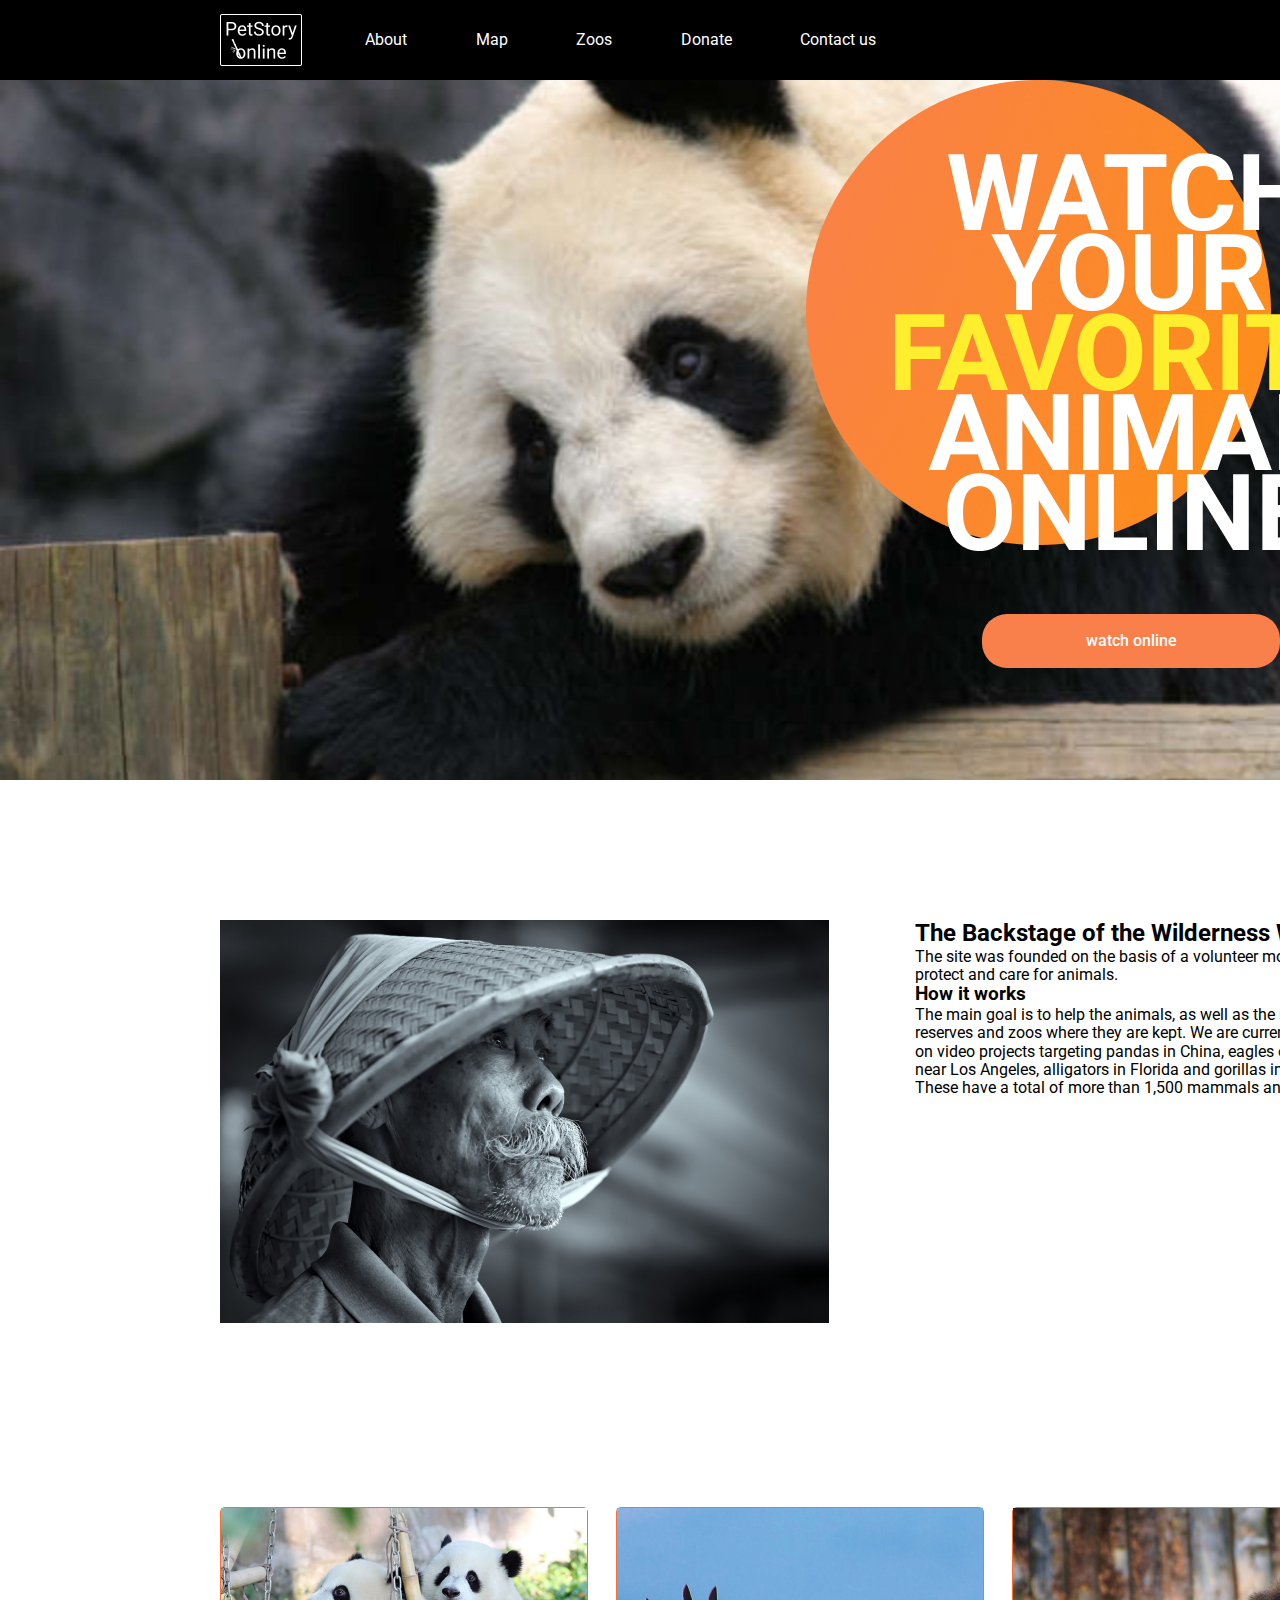
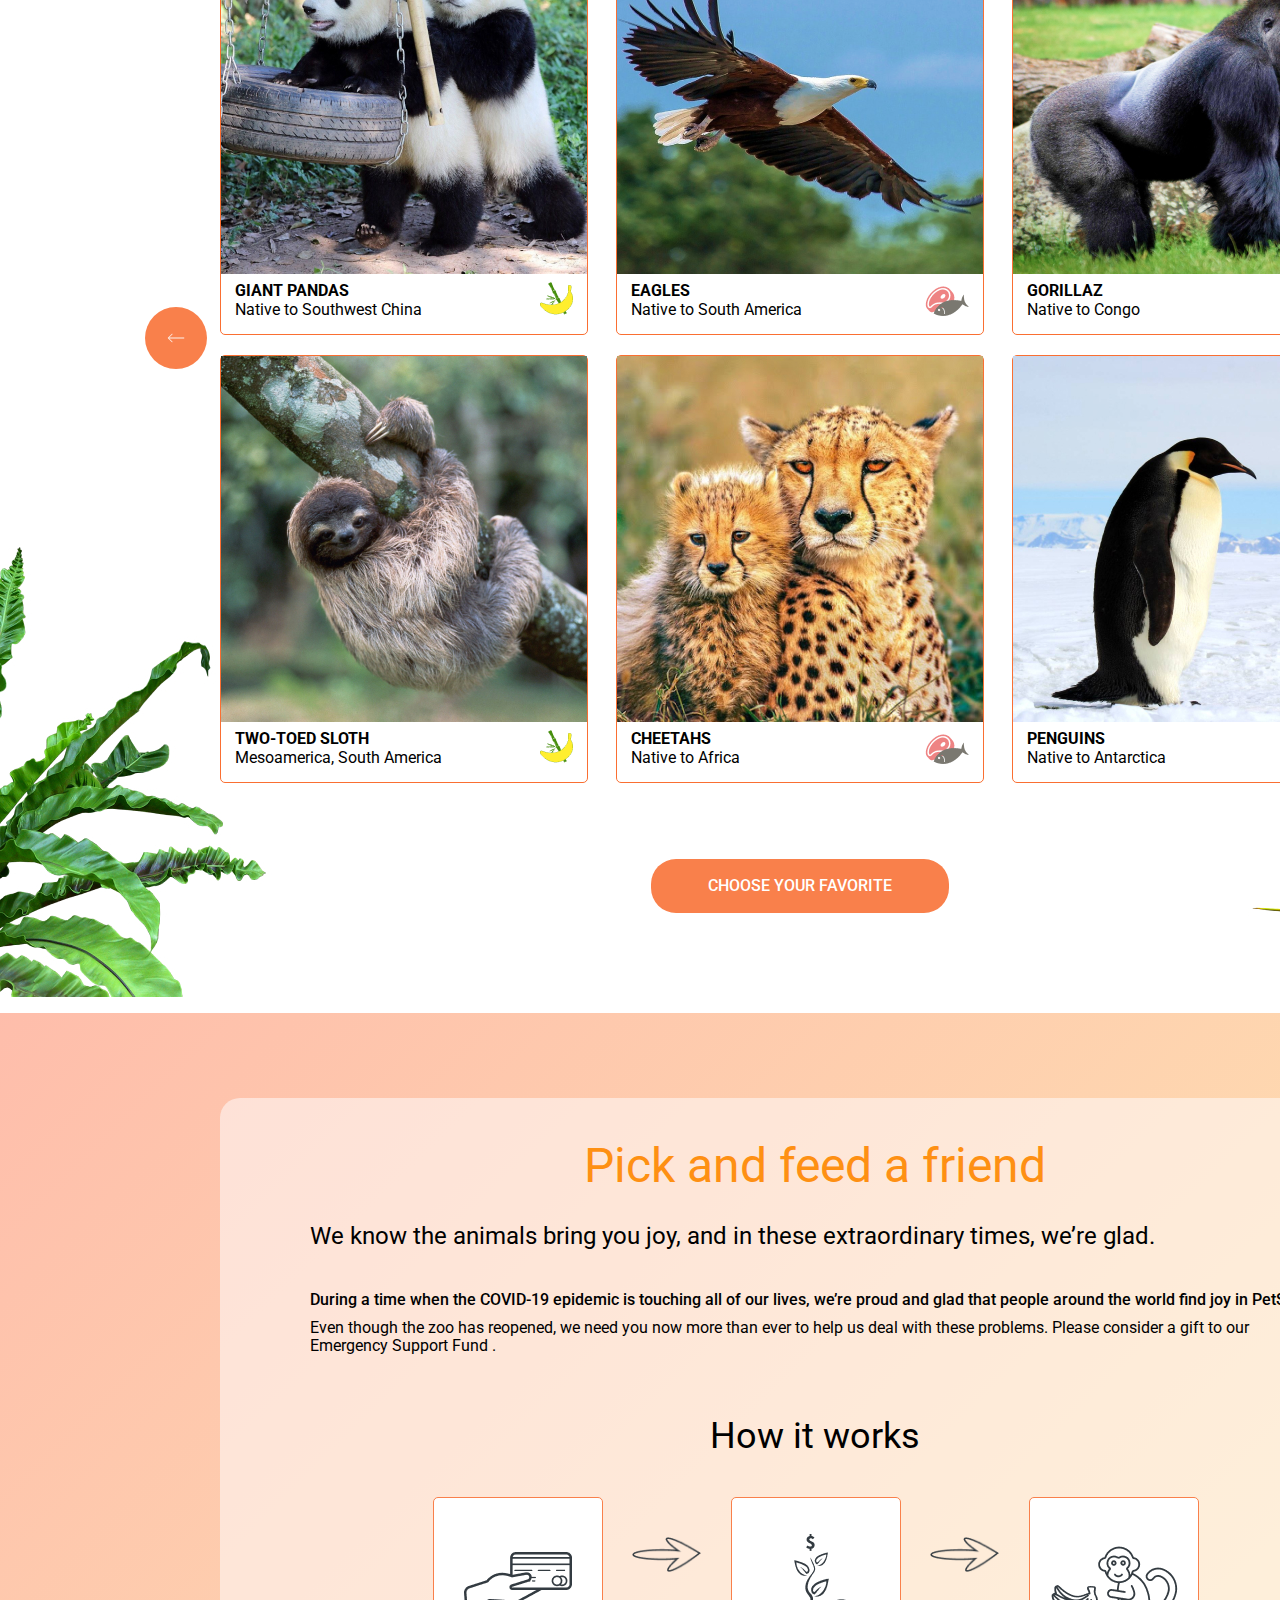
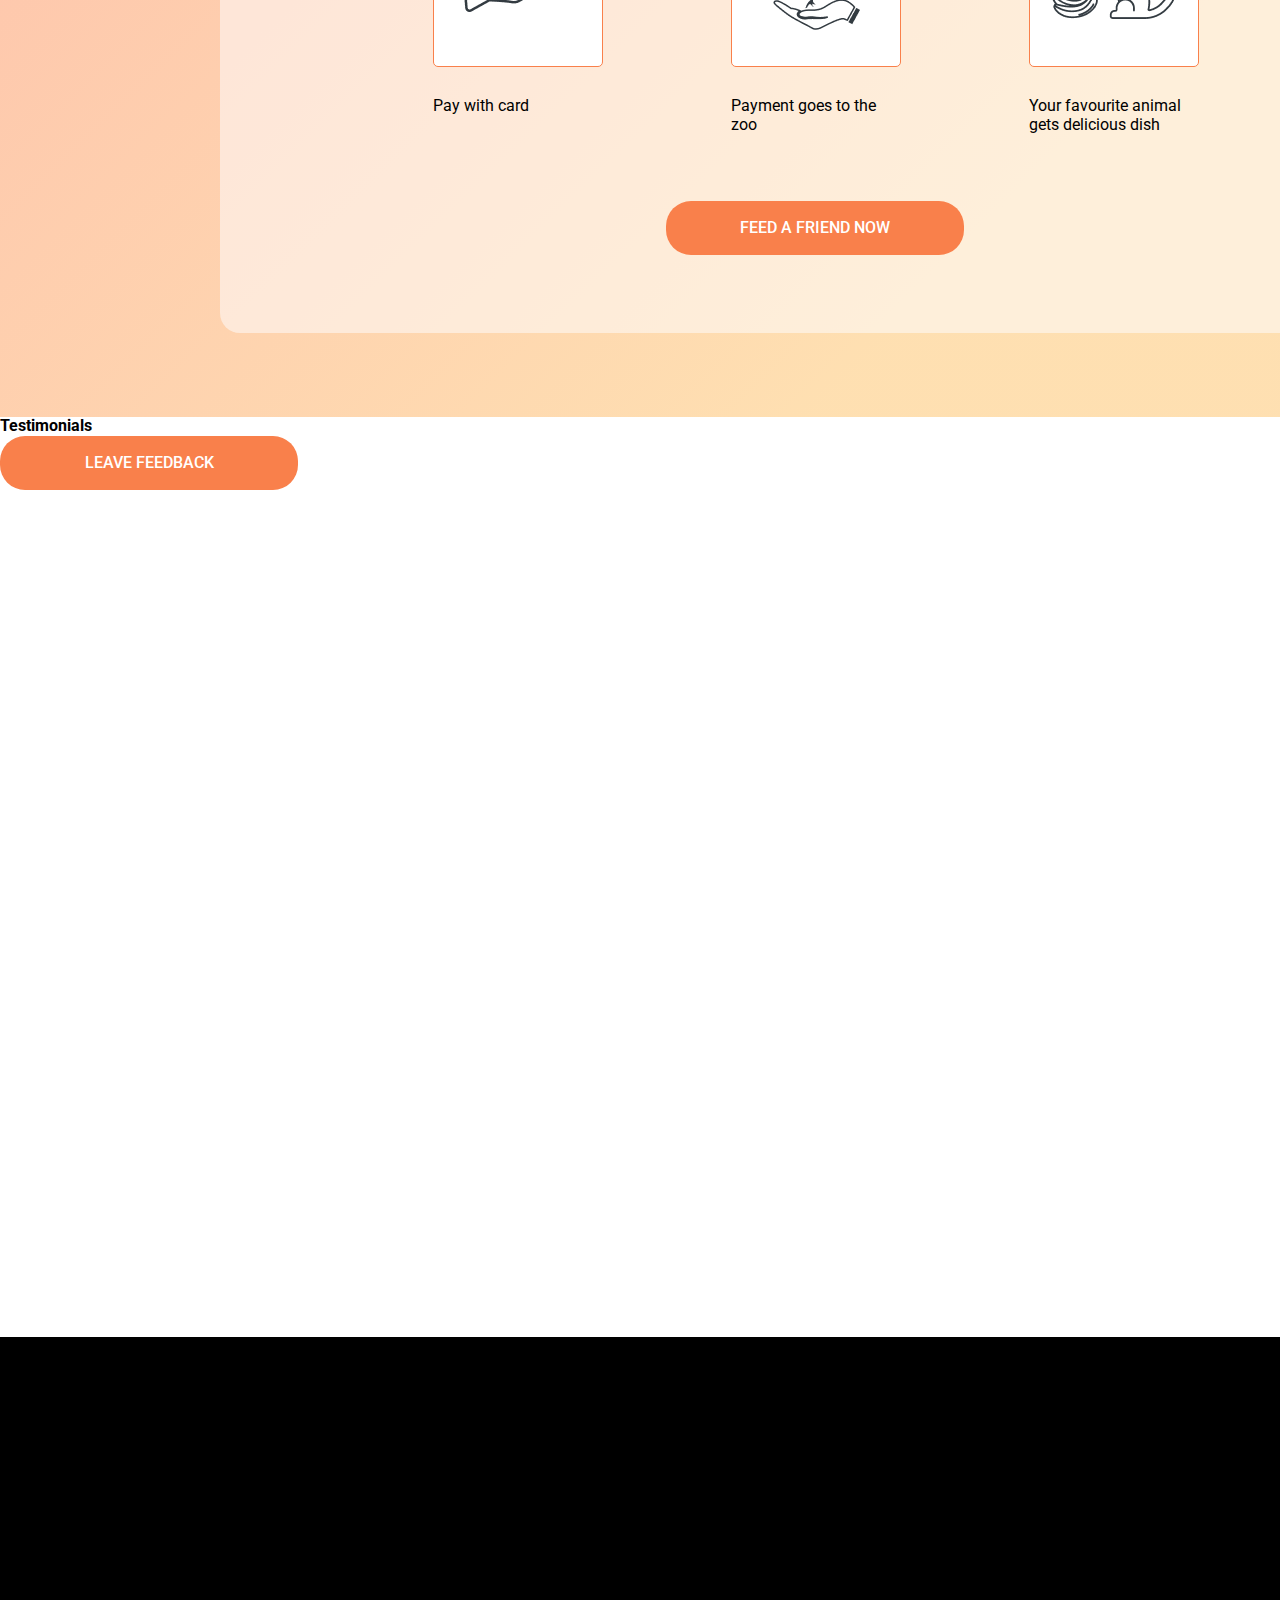
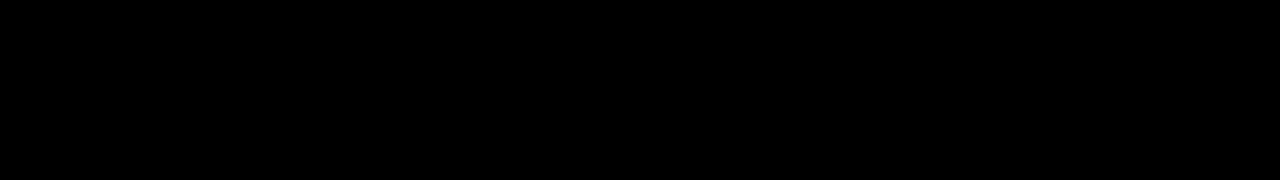
==== pages/main/index.html @ 43ef5660 "feat: testimonials and footer" ====
<!DOCTYPE html>
<html lang="en">
<head>
    <meta charset="UTF-8">
    <meta http-equiv="X-UA-Compatible" content="IE=edge">
    <meta name="viewport" content="width=device-width, initial-scale=1.0">
    <link rel="stylesheet" href="style.css">
    <link rel="stylesheet" href="../../assets/styles/normalize.css">
    <title>Document</title>
</head>
<body>
    <header>
        <img class="logo" src="../../assets/images/logo_footer.png" alt="pet story logo">
        <nav>
            <ul class="header-nav-list">
                <li>About</li>
                <li>Map</li>
                <li>Zoos</li>
                <li>Donate</li>
                <li>Contact us</li>
            </ul>
        </nav>
        <div class="copyright">Designed by ©</div>
    </header>

    <div class="panda-panel">
        <div class="orange-circle-image">
            <img src="../../assets/images/panda-panel-orange-circle-with-words.png" alt="text: watch your favorite animal online">
        </div>
        <button class="standard-button watch-online-button">watch online</button>
    </div>

    <div class="choose-your-favorite-panel">
        <div class="picture-and-text">
            <div>
                <img src="../../assets/images/bamboo-cap.jpg" alt="a man in bamboo cap">
            </div>
            <div class="text-aside-bamboo-cap-man">
                <h2>The Backstage of the Wilderness World.</h2>
                <p>The site was founded on the basis of a volunteer movement to protect and care for animals.</p>
                <h3>How it works </h3>
                <p>The main goal is to help the animals, as well as the nature reserves and zoos where they are kept. We are currently working on video projects targeting pandas in China, eagles on an island near Los Angeles, alligators in Florida and gorillas in the Congo. These have a total of more than 1,500 mammals and reptiles.</p>
            </div>
        </div>
        <div class="animal-cards">
            <div class="animal-card">
                <img src="../../assets/images/two-pandas.jpg" alt="two pandas">
                <div class="under-the-image">
                    <div class="animal-card-description">
                        <h4 class="animal-name">GIANT PANDAS</h4>
                        <p class="animal-about">Native to Southwest China</p>
                    </div>
                    <div class="food-icon">
                        <img src="../../assets/icons/banana-bamboo_icon.png" alt="banana and bamboo food">
                    </div>
                </div>
            </div>

            <div class="animal-card">
                <img src="../../assets/images/eagle-card.png" alt="eagle">
                <div class="under-the-image">
                    <div class="animal-card-description">
                        <h4 class="animal-name">EAGLES</h4>
                        <p class="animal-about">Native to South America</p>
                    </div>
                    <div class="food-icon">
                        <img src="../../assets/icons/meet-fish_icon.png" alt="meet and fish food">
                    </div>
                </div>
            </div>

            <div class="animal-card">
                <img src="../../assets/images/gorilla-card.jpg" alt="gorilla">
                <div class="under-the-image">
                    <div class="animal-card-description">
                        <h4 class="animal-name">GORILLAZ</h4>
                        <p class="animal-about">Native to Congo</p> 
                    </div>
                    <div class="food-icon">
                        <img src="../../assets/icons/banana-bamboo_icon.png" alt="banana and bamboo food">
                    </div>
                </div>
            </div>

            <div class="animal-card">
                <img src="../../assets/images/sloth-card.jpg" alt="sloth">
                <div class="under-the-image">
                    <div class="animal-card-description">
                        <h4 class="animal-name">TWO-TOED SLOTH</h4>
                        <p class="animal-about">Mesoamerica, South America</p>
                    </div>
                    <div class="food-icon">
                        <img src="../../assets/icons/banana-bamboo_icon.png" alt="banana and bamboo food">
                    </div>
                </div>
            </div>


            <div class="animal-card">
                <img src="../../assets/images/cheetahs-card.jpg" alt="cheetah">
                <div class="under-the-image">
                    <div class="animal-card-description">
                        <h4 class="animal-name">CHEETAHS</h4>
                        <p class="animal-about">Native to Africa</p>
                    </div>
                    <div class="food-icon">
                        <img src="../../assets/icons/meet-fish_icon.png" alt="meet and fish food">
                    </div>
                </div>
            </div>

            <div class="animal-card">
                <img src="../../assets/images/penguins-card.jpg" alt="penguin">
                <div class="under-the-image">
                    <div class="animal-card-description">
                        <h4 class="animal-name">PENGUINS</h4>
                        <p class="animal-about">Native to Antarctica</p>
                    </div>
                    <div class="food-icon">
                        <img src="../../assets/icons/meet-fish_icon.png" alt="meet and fish food">
                    </div>
                </div>
            </div>

            <button class="round-button arrow-left">
                <img src="../../assets/images/arrow-left.svg">
            </button>
            <button class="round-button arrow-right">
                <img src="../../assets/images/arrow-right.svg">
            </button>
        </div>
        <button class="standard-button">CHOOSE YOUR FAVORITE</button>
    </div>

    <div class="pick-and-feed-panel">
        <div class="pick-and-feed-central-container">
            <div class="block-3-title">Pick and feed a friend</div>
            <div class="block-3-description">
                <p class="block-3-subtitle">We know the animals bring you joy, and in these extraordinary times, we’re glad.</p>
                <p class="small-text-bold">During a time when the COVID-19 epidemic is touching all of our lives, we’re proud and glad that people around the world find joy in PetStory.</p>
                <p class="small-text">Even though the zoo has reopened, we need you now more than ever to help us deal with these problems. Please consider a gift to our Emergency Support Fund . </p>
            </div>
            <div class="block-3-how-it-works-title">How it works</div>

            <div class="how-it-works-sequence">
                <div class="sequence-card">
                    <div class="sequence-card-image">
                        <img src="../../assets/images/pay.png" alt="hand with credit card">
                    </div>
                    <p>Pay with card</p>
                </div>
                <img class="sequence-arrow" src="../../assets/images/sequence-arrow.png">
                <div class="sequence-card">
                    <div class="sequence-card-image">
                        <img src="../../assets/images/zoo.png" alt="hand with a plant">
                    </div>
                    <p>Payment goes to the zoo</p>
                </div>
                <img class="sequence-arrow" src="../../assets/images/sequence-arrow.png">
                <div class="sequence-card">
                    <div class="sequence-card-image">
                        <img src="../../assets/images/monkey.png" alt="image of monkey with banana">
                    </div>
                    <p>Your favourite animal gets delicious dish</p>
                </div>
            </div>
            <button class="standard-button">FEED A FRIEND NOW</button>
        </div>
    </div>

    <div class="testimonials-panel">
        <h4 class="testimonials-title">Testimonials</h4>
        <div class="testimonial-cards"></div>
        <button class="standard-button">LEAVE FEEDBACK</button>
    </div>

    <footer>

    </footer>
    <script src="script.js"></script>
</body>
</html>
---- pages/main/style.css ----
@import url('https://fonts.googleapis.com/css2?family=Roboto:wght@100;300;400;500&display=swap');

body {
    width: 1600px;
    font-family: Roboto;
}


h1,h2,h3,h4,p {
    margin: 0;
}

ul {
    display: block;
    list-style-type: none;
    margin-block-start: 0;
    margin-block-end: 0;
    margin-inline-start: 0px;
    margin-inline-end: 0px;
    padding-inline-start: 0;
}


header {
    background-color: black;
    padding: 0 220px;
    display: flex;
    justify-content: space-between;
    align-items: center;
    color: white;
    height: 80px;

}

.logo {
    width: 82px;
    height: 52px;
}

nav {
    margin-left: 63px;
    color: white;
    width: 100%;
}

.header-nav-list {
    display: flex;
    justify-content: space-between;
}

.copyright {
    margin-left: 438px;
}

.panda-panel {
    height: 700px;
    background-image: url(../../assets/images/giant-panda.jpg);
    padding-right: 220px;
    display: flex;
    flex-direction: column;
    align-items: flex-end;
}

.orange-circle-image {
    width: 574px;
    height: 474px;
    margin-bottom: 60px;
}

.standard-button {
    cursor: pointer;
    background-color: #F9804B;
    border: none;
    border-radius: 25px;
    color: white;
    font-size: 16px;
    font-weight: 500;
    width: 298px;
    height: 54px;
}

.standard-button:hover {
    background-color: #E47209;
}

.standard-button:active {
    background-color: #4B9200;
}


.watch-online-button {
    margin-right: 100px;
}


/* second block - choose your favorite*/



.choose-your-favorite-panel {
    display: flex;
    flex-direction: column;
    align-items: center;
    box-sizing: border-box;
    background-image: url(../../assets/images/flowers-background.jpg);
    padding: 140px 220px 100px 220px;
    /* height: 1817px; */
}

.picture-and-text {
    width: 100%;
    display: flex;
    margin-bottom: 180px;
    justify-content: space-between;
}

.text-aside-bamboo-cap-man {
    display: flex;
    flex-direction: column;
    width: 465px;
}

.animal-cards {
    position: relative;
    width: 1160px;
    height: 872px;
    display: flex;
    flex-wrap: wrap;
    justify-content: space-between;
    margin-bottom: 80px;
}

.animal-card {
    width: 366px;
    height: 426px;
    display: flex;
    flex-direction: column;
    border: 1px solid #FA6F32;
    border-radius: 5px;
    margin-bottom: 20px;
}

.under-the-image {
    padding: 8px 14px;
    display: flex;
    justify-content: space-between;
}

.round-button {
    border-radius: 50%;
    border: none;
    width: 62px;
    height: 62px;
    background-color: #F9804B;
    position: absolute;
    cursor: pointer;
}

.round-button:active {
    background-color: #4B9200;
}

.arrow-left {
    top: 400px;
    left: -75px;
}

.arrow-right {
    top: 400px;
    right: -75px;
}


/* third block - pick-and-feed-panel */


.pick-and-feed-panel {
    display: flex;
    justify-content: center;
    align-items: center;
    height: 1004px;
    background: linear-gradient(315.75deg, rgba(254, 210, 144, 0.7) 30.06%, #FEBDAB 100.95%, rgba(254, 210, 144, 0.7) 106.36%);
}

.pick-and-feed-central-container {
    width: 1160px;
    height: 835px;
    background: rgba(253, 253, 255, 0.52);
    border-radius: 20px;
    padding: 40px 60px 60px 90px;
    box-sizing: border-box;
    display: flex;
    flex-direction: column;
    align-items: center;
}

.block-3-title {
    font-size: 48px;
    color: #FE9013;
    width: fit-content;
    margin: 0 auto;
    margin-bottom: 30px;
}

.block-3-subtitle{
    font-size: 24px;
    margin-bottom: 40px;
}

.small-text-bold {
    font-weight: 500;
    font-size: 16px;
    margin-bottom: 10px;
}

.small-text {
    font-size: 16px;
}

.block-3-how-it-works-title {
    font-size: 36px;
    width: fit-content;
    margin: 60px auto 40px auto;
}

.how-it-works-sequence {
    display: flex;
    justify-content: space-between;
    width: 764px;
    margin-bottom: 60px;
}

.sequence-card {
    width: 168px;
    height: 244px;
}

.sequence-card-image {
    background-color: white;
    width: 168px;
    height: 168px;
    display: flex;
    justify-content: center;
    align-items: center;
    margin-bottom: 30px;
    border: 1px solid #F9804B;
    border-radius: 5px;
}

.sequence-arrow {
    width: 69px;
    height: 35px;
    margin-top: 40px;
}

.testimonials-panel{
    width: 100%;
    height: 920px;
}

footer {
    height: 443px;
    background-color: black;
}
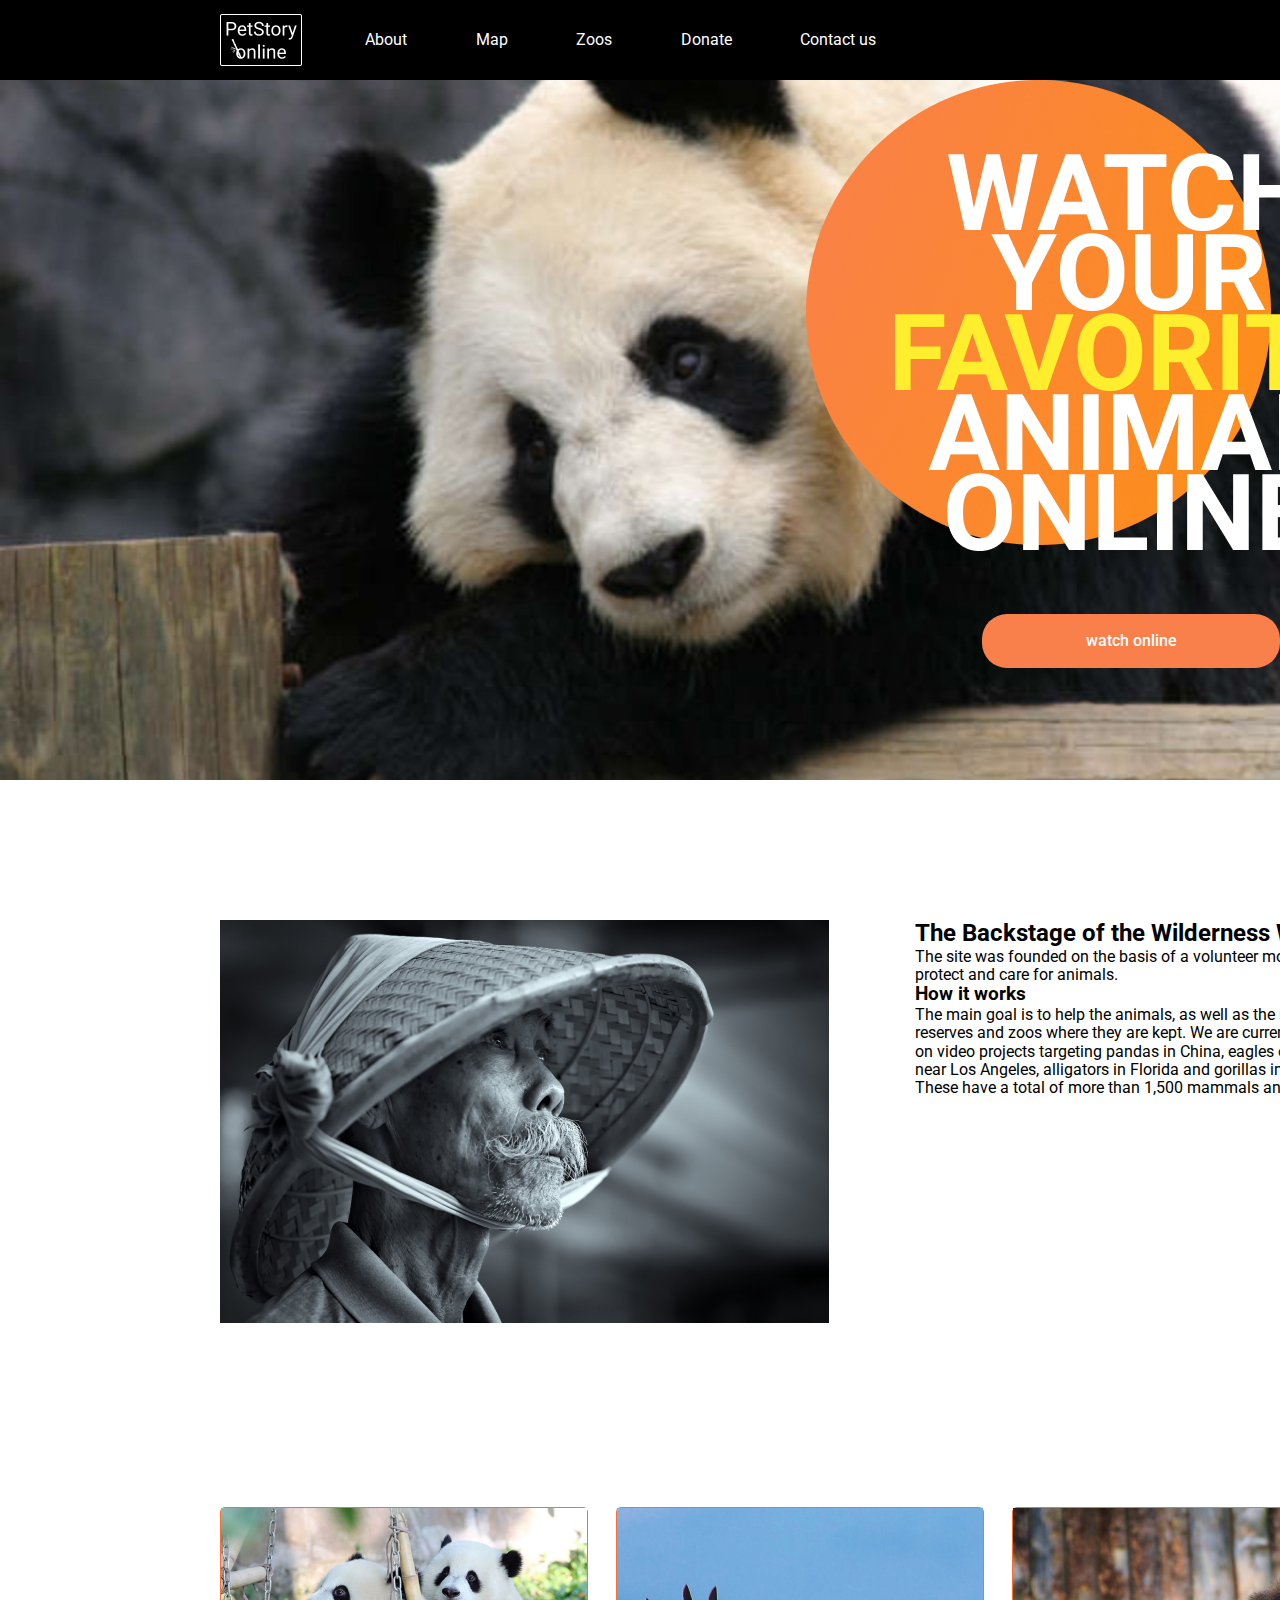
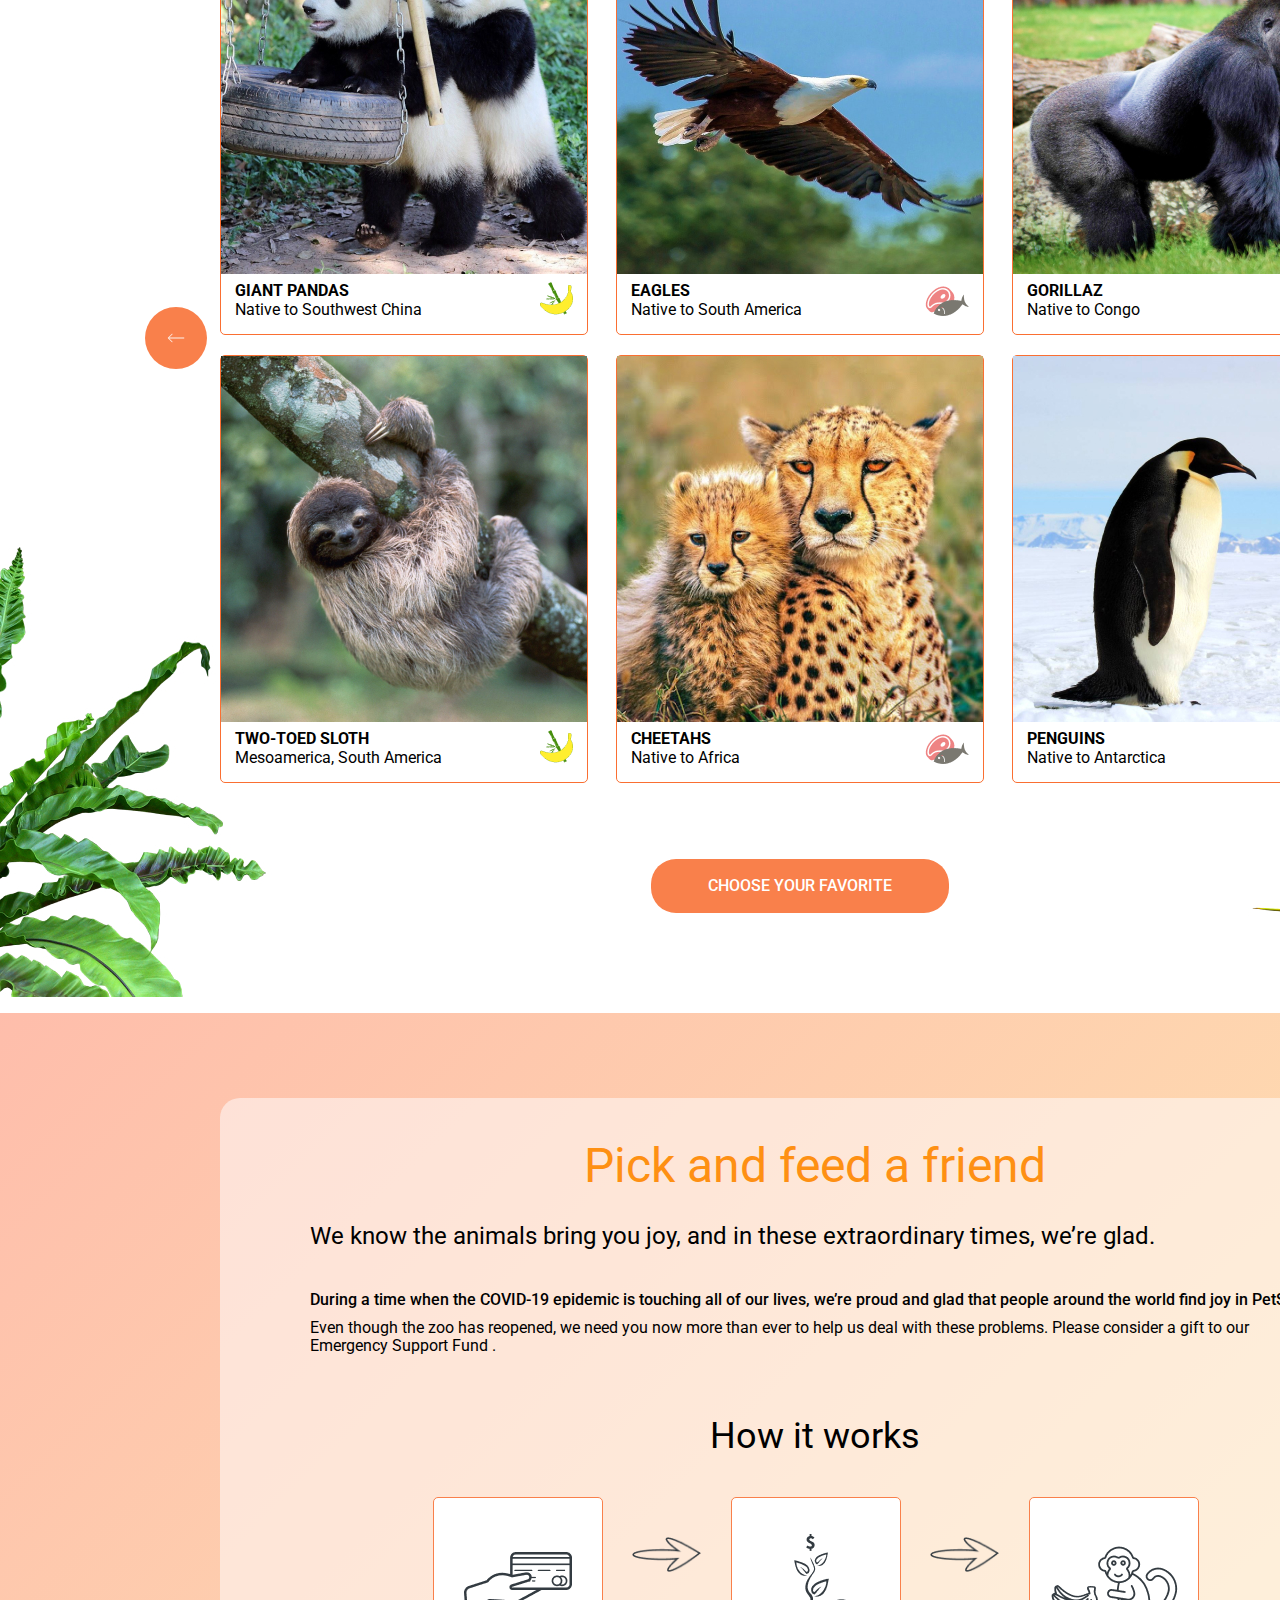
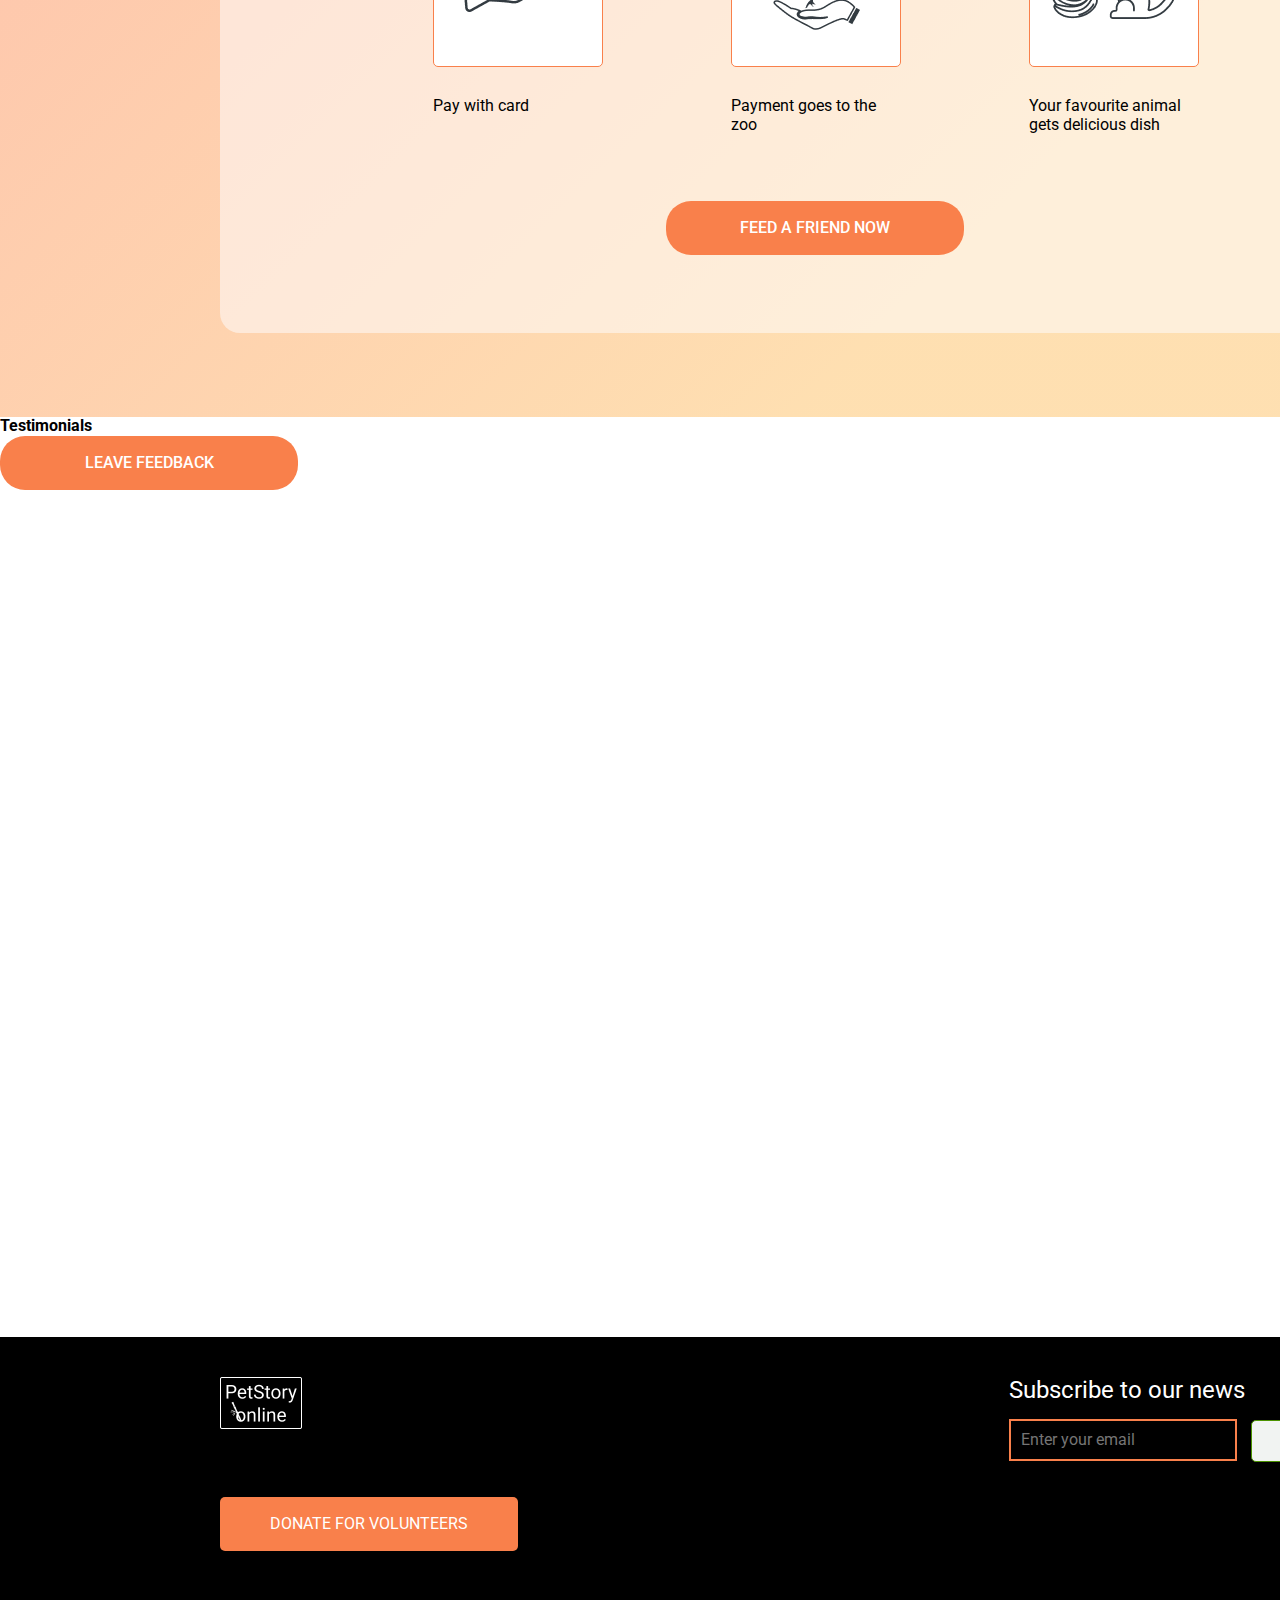
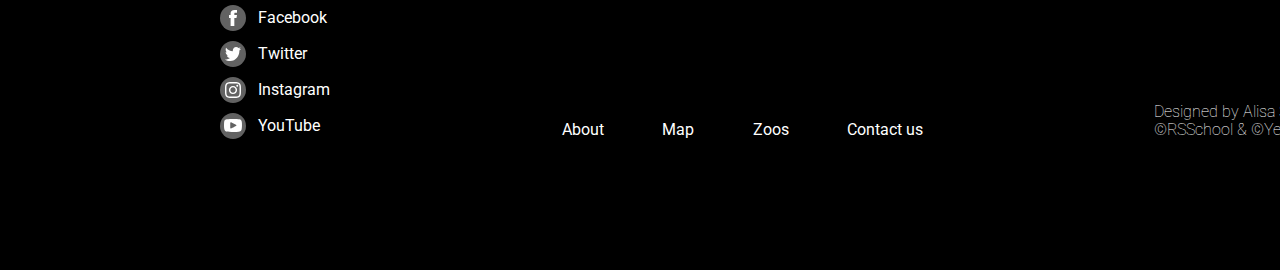
==== commit 516f6858: "feat: add footer" ====
--- a/pages/main/index.html
+++ b/pages/main/index.html
@@ -11,7 +11,7 @@
 <body>
     <header>
         <img class="logo" src="../../assets/images/logo_footer.png" alt="pet story logo">
-        <nav>
+        <nav class="nav-header">
             <ul class="header-nav-list">
                 <li>About</li>
                 <li>Map</li>
@@ -175,7 +175,54 @@
     </div>
 
     <footer>
-
+        <div class="footer-upper-part">
+            <div class="logo-and-button">
+                <img class="logo-footer" src="../../assets/images/logo_footer.png" alt="pet story logo">
+                <button class="rectangular-button">DONATE FOR VOLUNTEERS</button>
+            </div>
+            <div class="subscribe-block">
+                <div class="subscribe-subtitle">Subscribe to our news</div>
+                <div>
+                    <input class="subscribe-input" type="text" placeholder="Enter your email">
+                    <button class="subscribe-button">Submit</button>
+                </div>
+            </div>
+        </div>
+
+        <div class="footer-lower-part">
+            <div class="socials">
+                <div class="socials-icon-name-container">
+                    <img class="social-icon" src="../../assets/icons/fb-icon.svg" alt="facebook icon">
+                    <div>Facebook</div>
+                </div>
+                <div class="socials-icon-name-container">
+                    <img class="social-icon" src="../../assets/icons/twitter-icon.svg" alt="twitter icon">
+                    <div>Twitter</div>
+                </div>
+                <div class="socials-icon-name-container">
+                    <img class="social-icon" src="../../assets/icons/instagram-icon.svg" alt="instagram icon">
+                    <p>Instagram</p>
+                </div>
+                <div class="socials-icon-name-container">
+                    <img class="social-icon" src="../../assets/icons/youtube-icon.svg" alt="youtube icon">
+                    <p>YouTube</p>
+                </div>
+            </div>
+            <div class="footer-navigation">
+                <nav class="nav-footer">
+                    <ul class="header-nav-list">
+                        <li>About</li>
+                        <li>Map</li>
+                        <li>Zoos</li>
+                        <li>Contact us</li>
+                    </ul>
+                </nav>
+            </div>
+            <div class="designed-by">
+                <p>Designed by Alisa Samborskaya</p>
+                <p>©RSSchool & ©Yem Digital 2021</p>
+            </div>
+        </div>
     </footer>
     <script src="script.js"></script>
 </body>
--- a/pages/main/style.css
+++ b/pages/main/style.css
@@ -37,7 +37,7 @@
     height: 52px;
 }
 
-nav {
+.nav-header {
     margin-left: 63px;
     color: white;
     width: 100%;
@@ -258,7 +258,109 @@
     height: 920px;
 }
 
+.rectangular-button {
+    width: 298px;
+    height: 54px;
+    border-radius: 5px;
+    border: none;
+    background-color: #F9804B;
+    color: white;
+    font-size: 16px;
+}
+.rectangular-button:hover {
+    background-color: #E47209;
+}
+.rectangular-button:active {
+    background-color: #4B9200;
+}
+
+
+
 footer {
     height: 443px;
+    padding: 40px 220px 50px 220px;
     background-color: black;
+}
+
+.footer-upper-part {
+    display: flex;
+    justify-content: space-between;
+    margin-bottom: 44px;
+}
+
+.logo-and-button {
+    display: flex;
+    flex-direction: column;
+}
+
+.subscribe-subtitle {
+    color: white;
+    font-size: 24px;
+    margin-bottom: 14px;
+}
+
+.subscribe-input {
+    width: 228px;
+    height: 42px;
+    background-color: black;
+    border: 2px solid #F9804B;
+    margin-right: 10px;
+    font-size: 16px;
+    padding: 10px;
+    box-sizing: border-box;
+}
+
+.subscribe-button {
+    width: 129px;
+    height: 42px;
+    color: #4B9200;
+    font-size: 16px;
+    border-radius: 5px;
+    border: 1px solid #4B9200;
+    background-color: #F1F3F2;
+}
+
+.footer-lower-part {
+    display: flex;
+    justify-content: space-between;
+    align-items: flex-end;
+}
+
+.socials {
+    display: flex;
+    flex-direction: column;
+}
+.social-icon {
+    width: 26px;
+    height: 26px;
+}
+
+.socials-icon-name-container {
+    display: flex;
+    width: 111px;
+    color: white;
+    font-size: 16px;
+    margin-top: 10px;
+    align-items: center;
+}
+
+.social-icon {
+    margin-right: 12px;
+}
+
+.nav-footer {
+    width: 362px;
+    color:white;
+}
+
+.designed-by {
+    color: white;
+    font-weight: 100;
+    font-size: 16px;
+}
+
+.logo-footer {
+    width: 82px;
+    height: 52px;
+    margin-bottom: 68px;
 }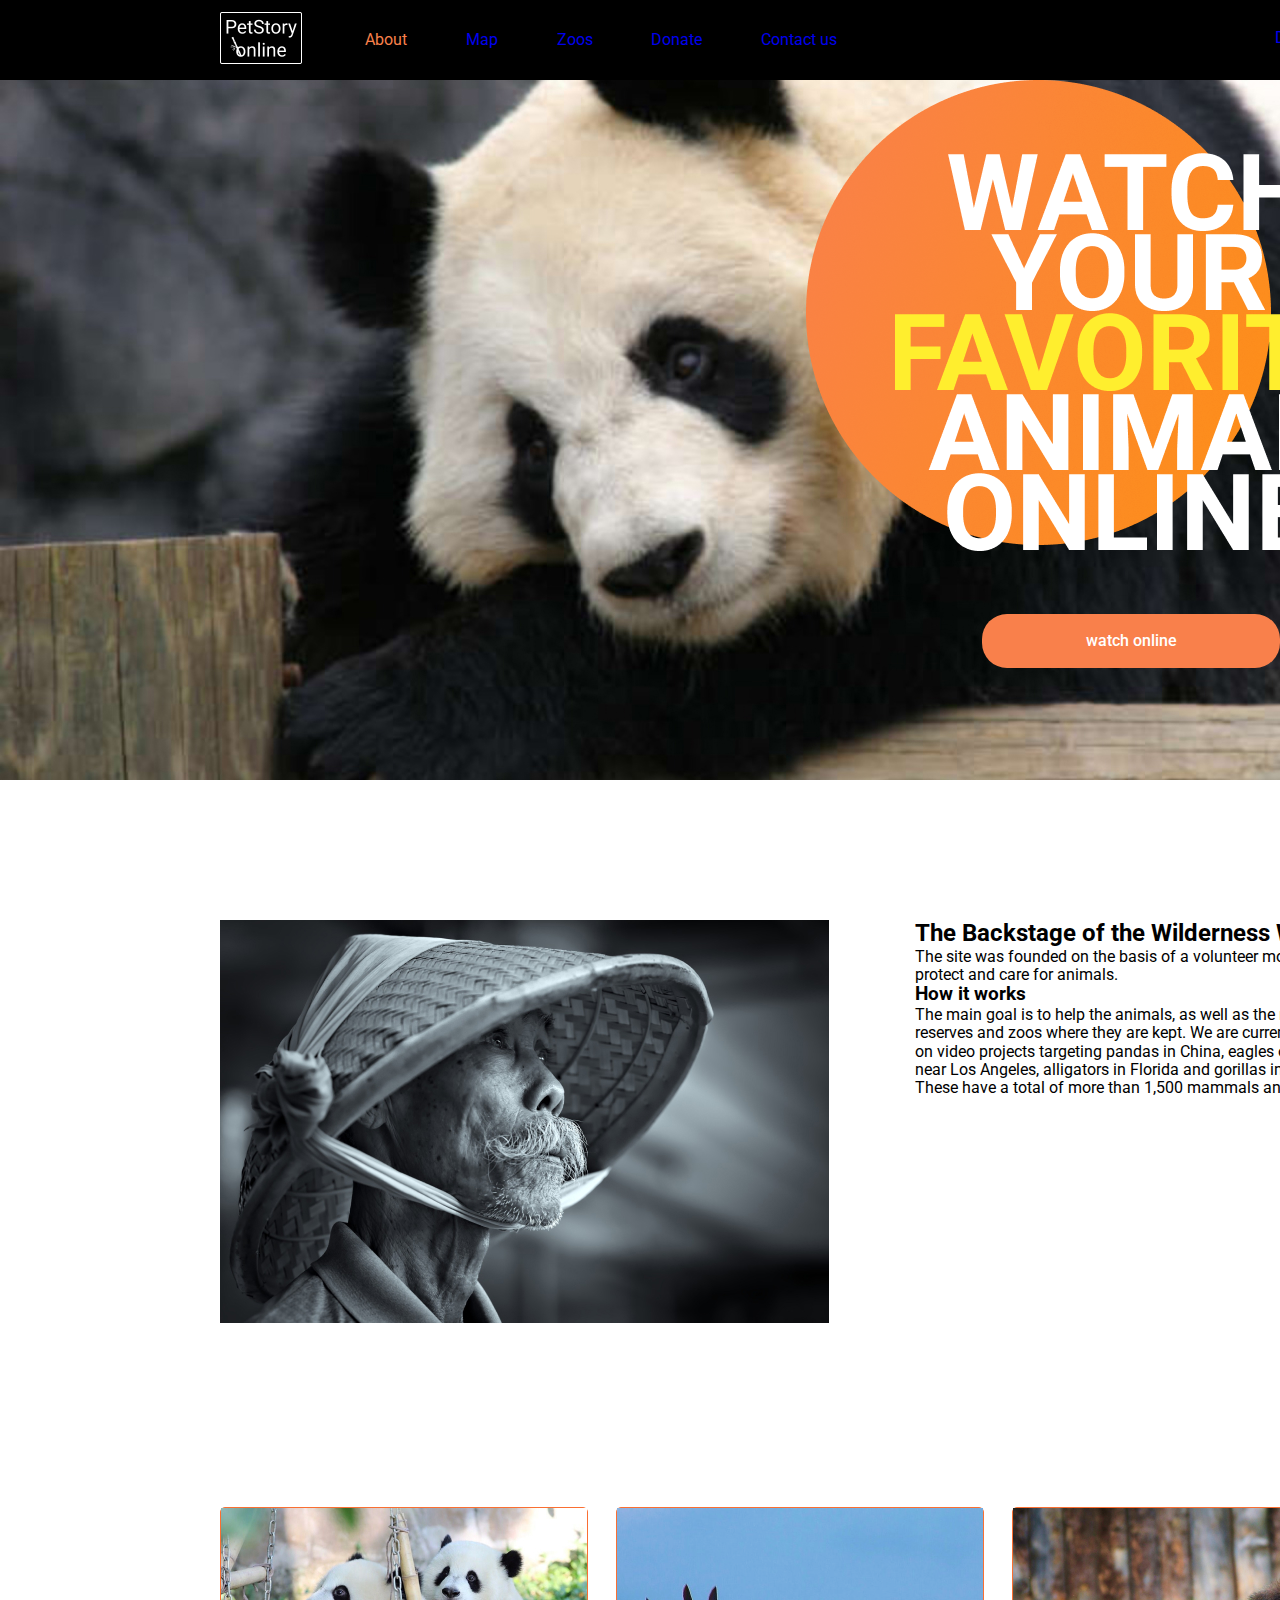
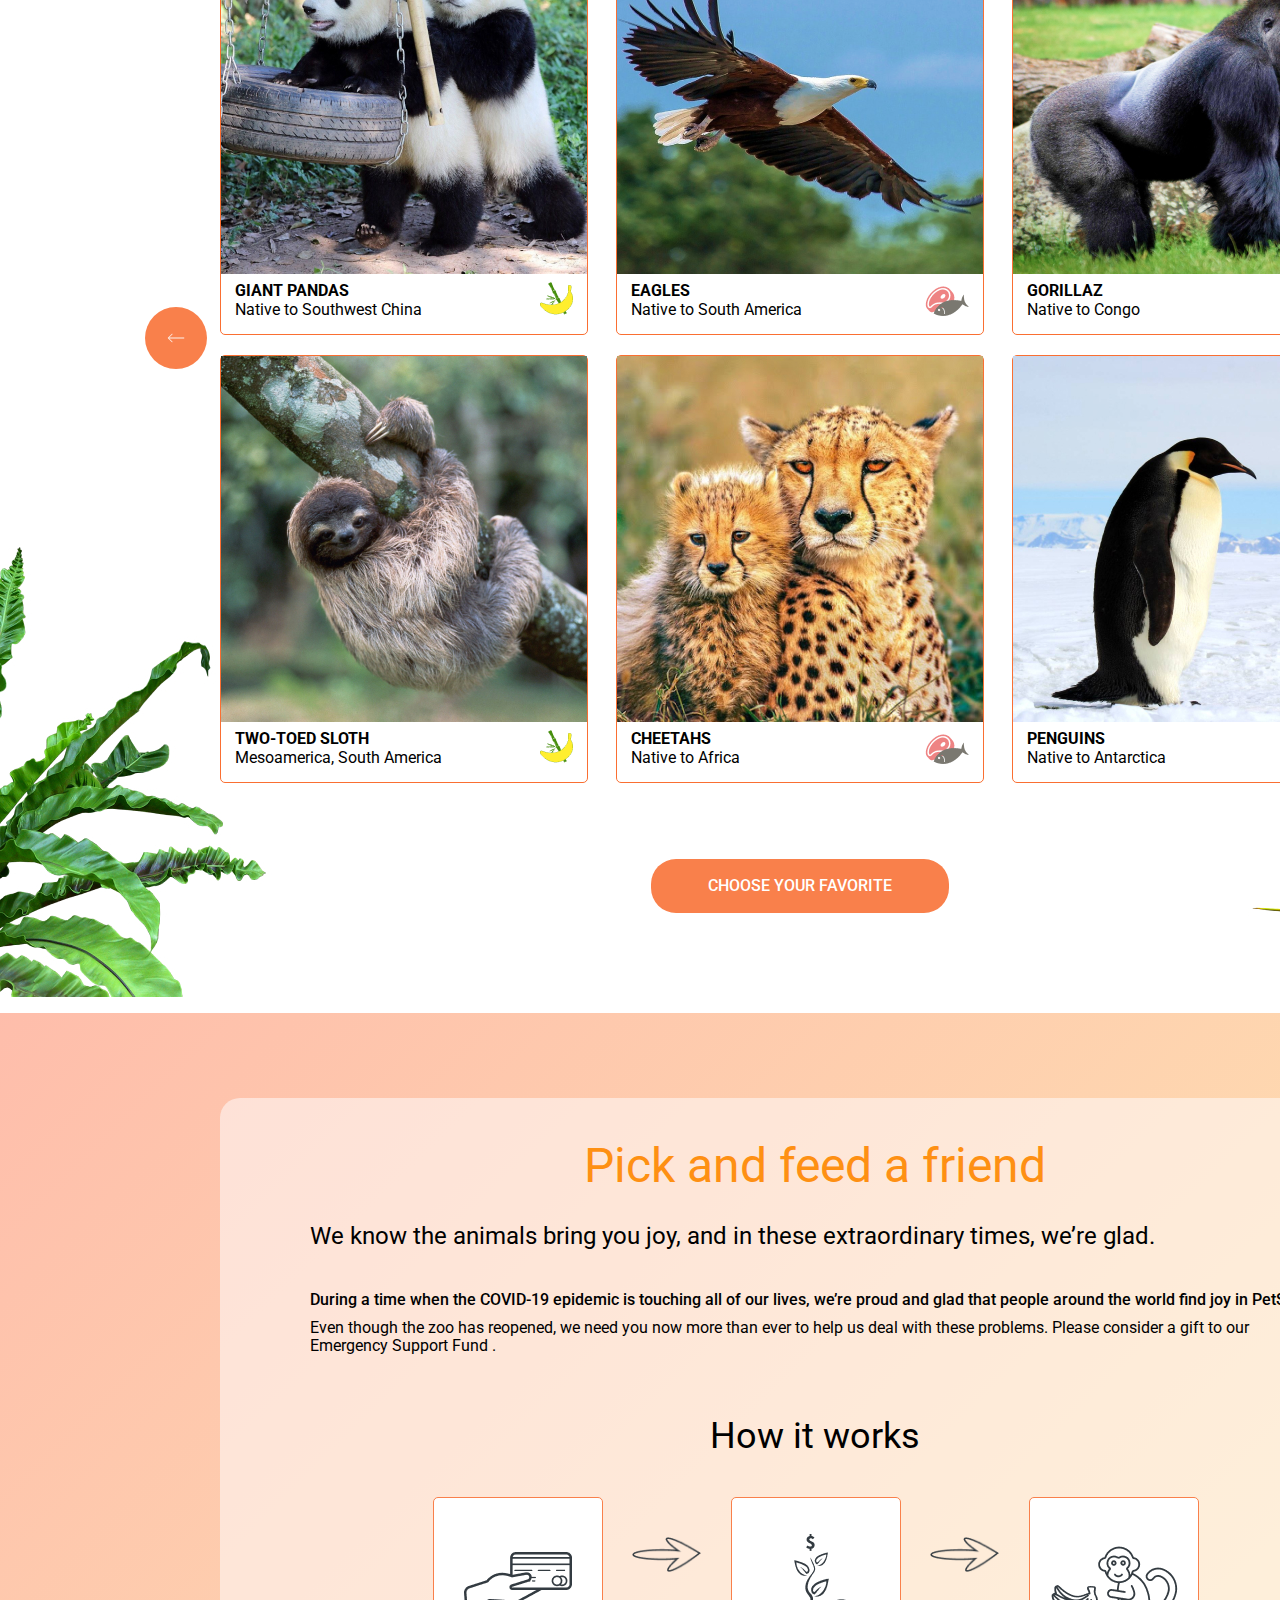
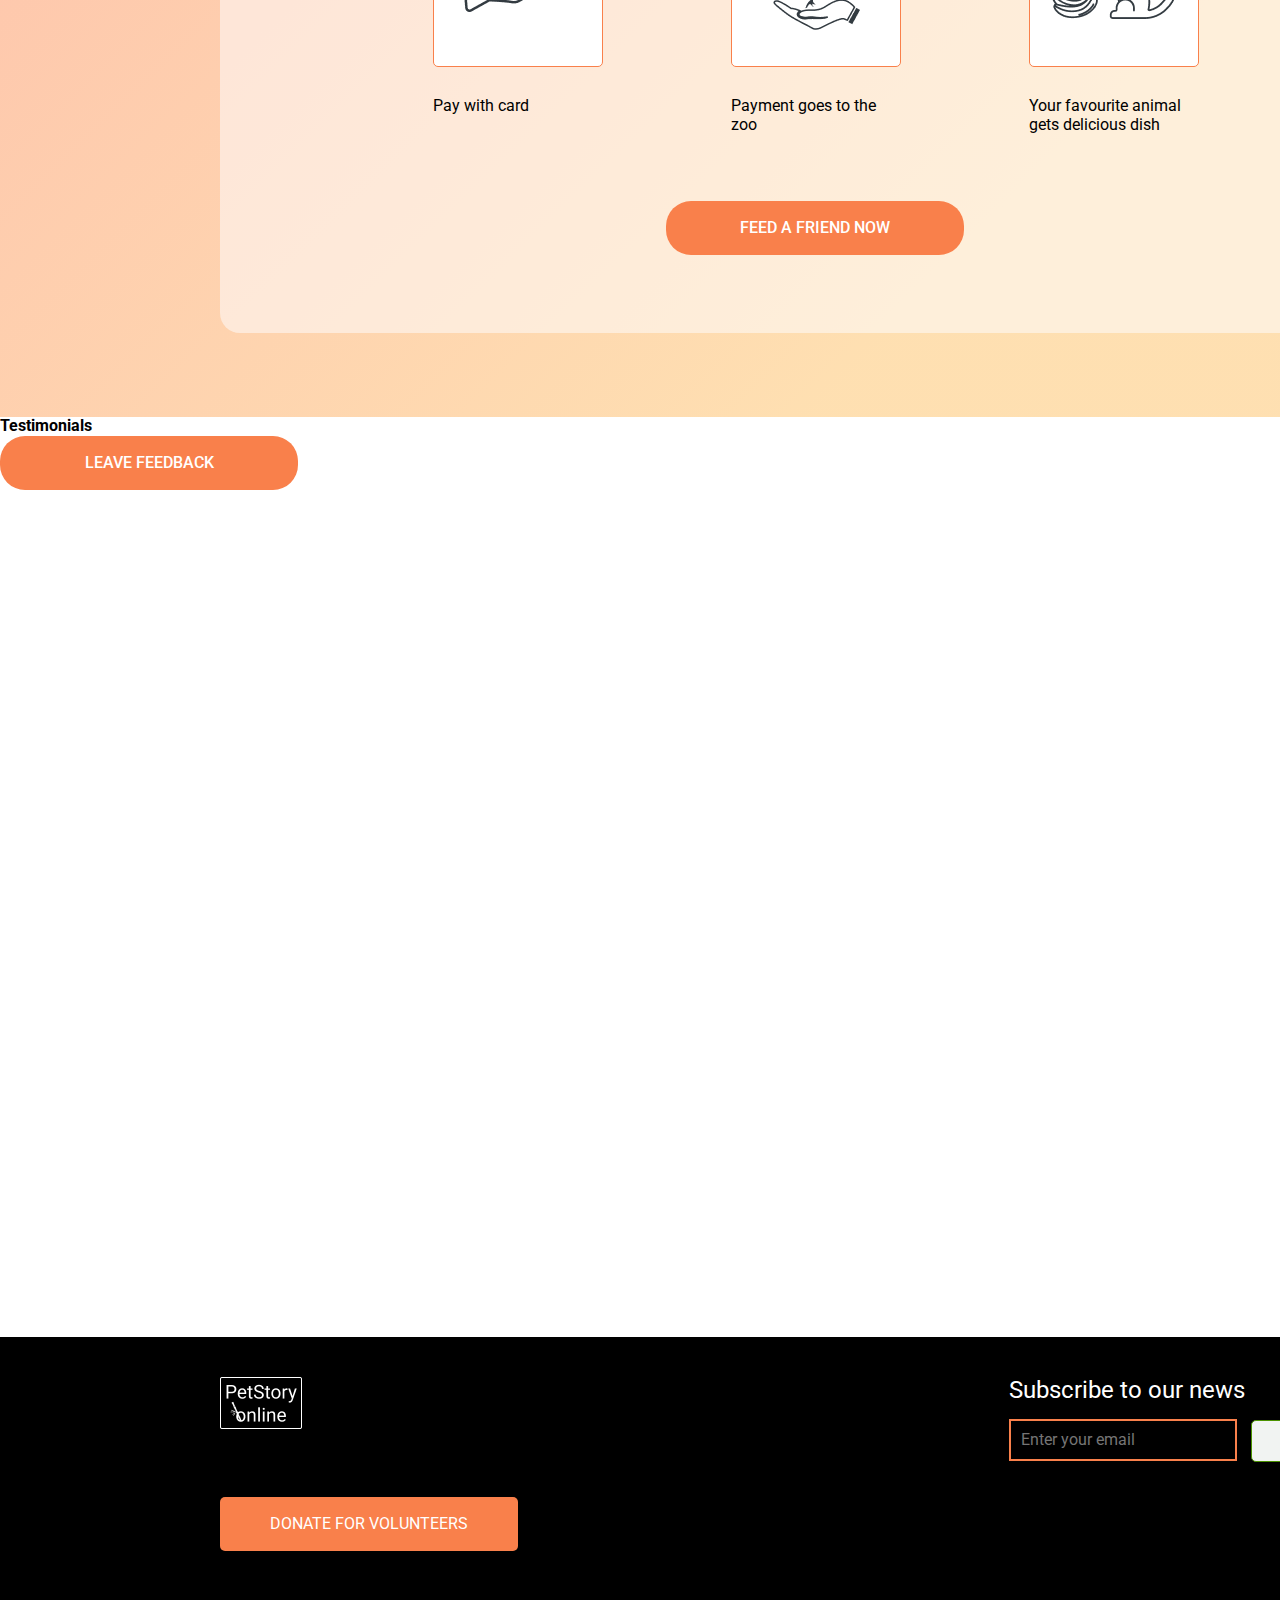
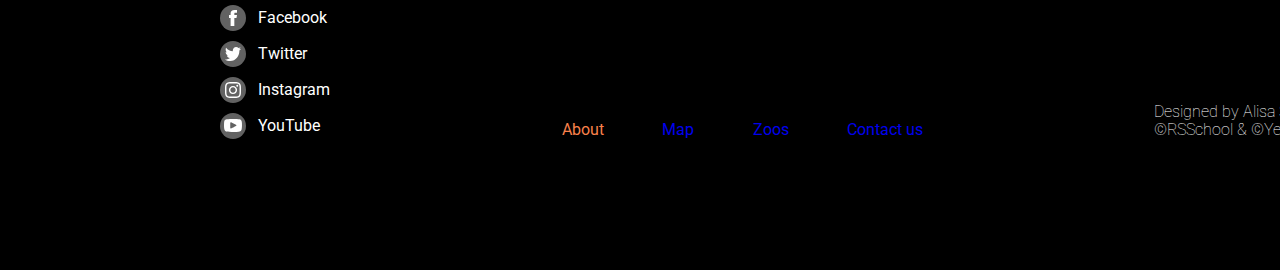
==== commit b68a4231: "feat: nav is interactive" ====
--- a/pages/main/index.html
+++ b/pages/main/index.html
@@ -10,17 +10,17 @@
 </head>
 <body>
     <header>
-        <img class="logo" src="../../assets/images/logo_footer.png" alt="pet story logo">
+        <a href="#"><img class="logo" src="../../assets/images/logo_footer.png" alt="pet story logo"></a>
         <nav class="nav-header">
             <ul class="header-nav-list">
-                <li>About</li>
-                <li>Map</li>
-                <li>Zoos</li>
-                <li>Donate</li>
-                <li>Contact us</li>
+                <li class="highlighted"><a href="#" >About</a></li>
+                <li><a href="#">Map</a></li>
+                <li><a href="#">Zoos</a></li>
+                <li><a href="#">Donate</a></li>
+                <li><a href="#">Contact us</a></li>
             </ul>
         </nav>
-        <div class="copyright">Designed by ©</div>
+        <a href="https://www.figma.com/file/jfEFwkXVj1WRq7sUHDr8os/PetStory-online"><div class="copyright">Designed by ©</div></a>
     </header>
 
     <div class="panda-panel">
@@ -210,11 +210,11 @@
             </div>
             <div class="footer-navigation">
                 <nav class="nav-footer">
-                    <ul class="header-nav-list">
-                        <li>About</li>
-                        <li>Map</li>
-                        <li>Zoos</li>
-                        <li>Contact us</li>
+                    <ul class="footer-nav-list">
+                        <li class="highlighted"><a href="#">About</a></li>
+                        <li><a href="#">Map</a></li>
+                        <li><a href="#">Zoos</a></li>
+                        <li><a href="#">Contact us</a></li>
                     </ul>
                 </nav>
             </div>
--- a/pages/main/style.css
+++ b/pages/main/style.css
@@ -8,6 +8,21 @@
 
 h1,h2,h3,h4,p {
     margin: 0;
+}
+
+a {
+    text-decoration: none;
+}
+a:hover {
+    text-decoration: none;
+}
+a:visited {
+    text-decoration: none;
+    color: inherit;
+}
+a:active {
+    text-decoration: none;
+    color:#F9804B;
 }
 
 ul {
@@ -47,9 +62,19 @@
     display: flex;
     justify-content: space-between;
 }
+.footer-nav-list {
+    display: flex;
+    justify-content: space-between;
+}
+
+.highlighted > a{
+    color: #F9804B;
+}
 
 .copyright {
     margin-left: 438px;
+    width: 105px;
+    height: 22px;
 }
 
 .panda-panel {
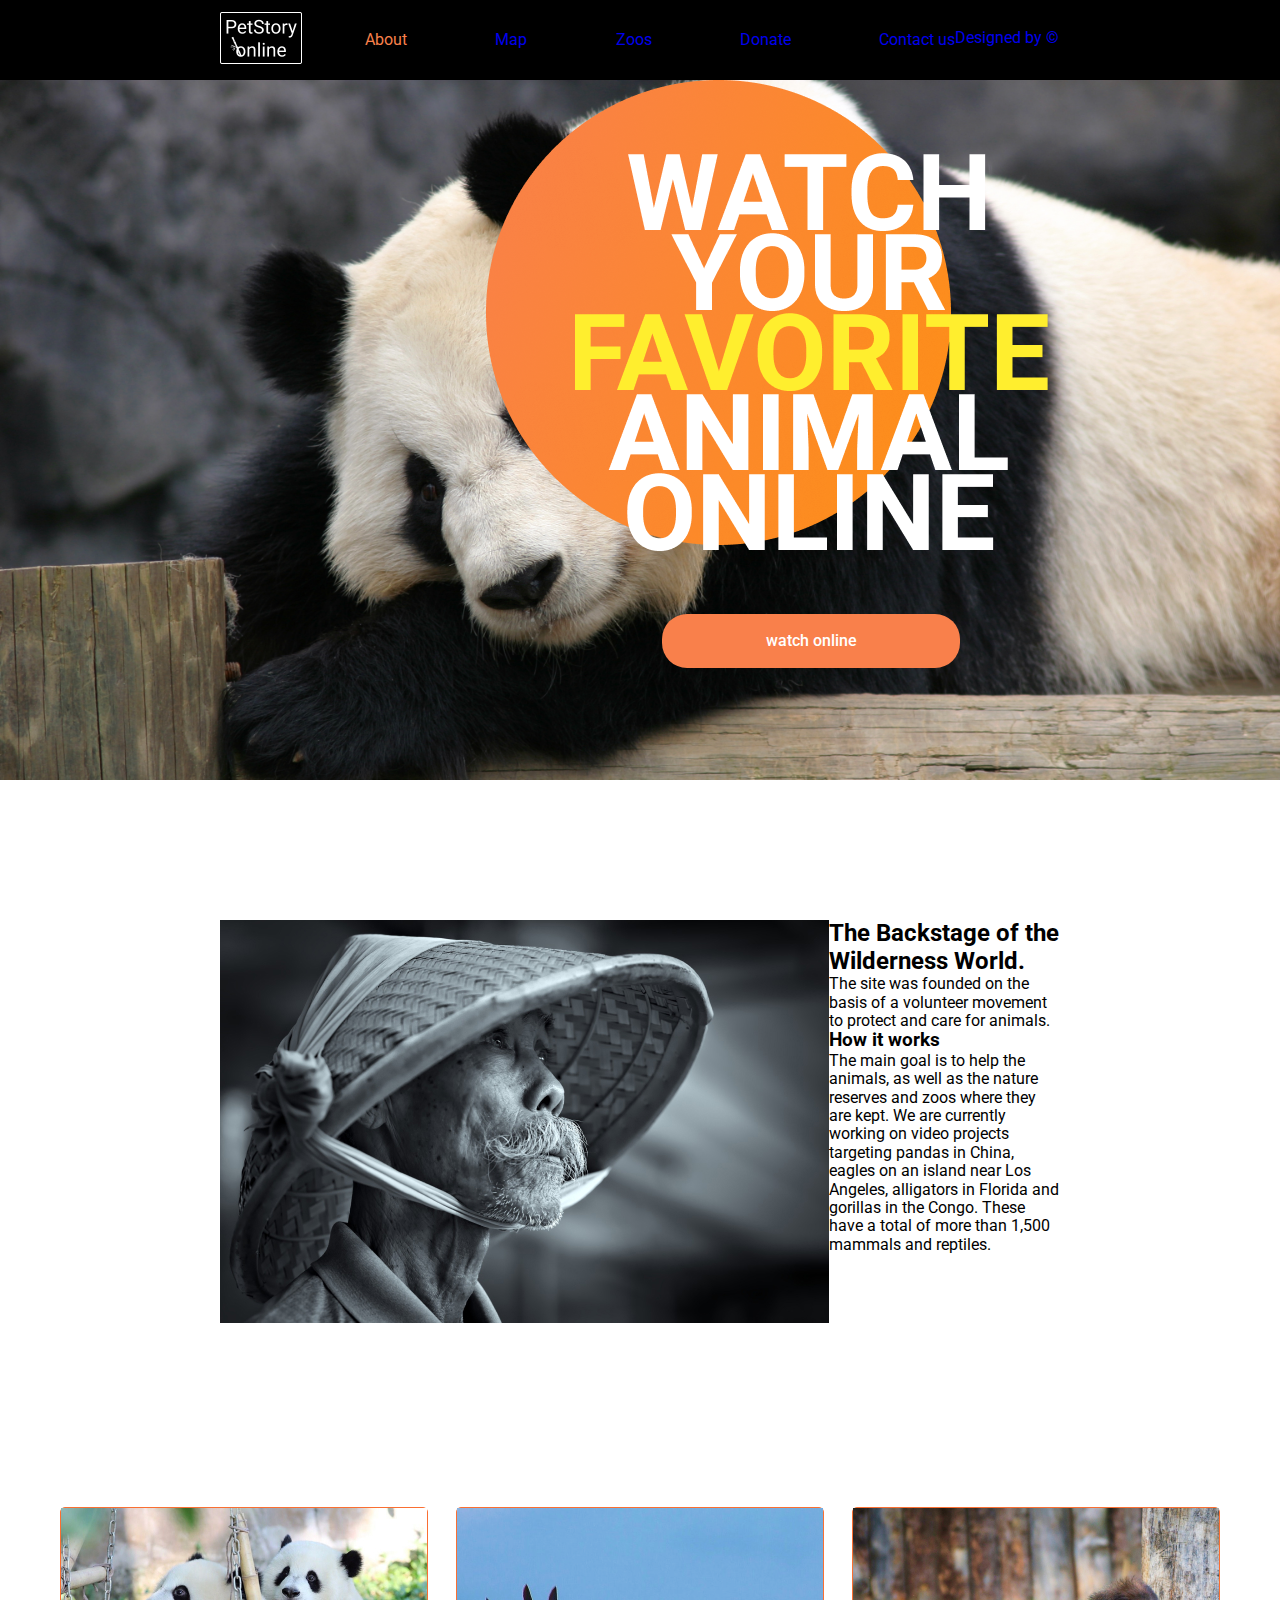
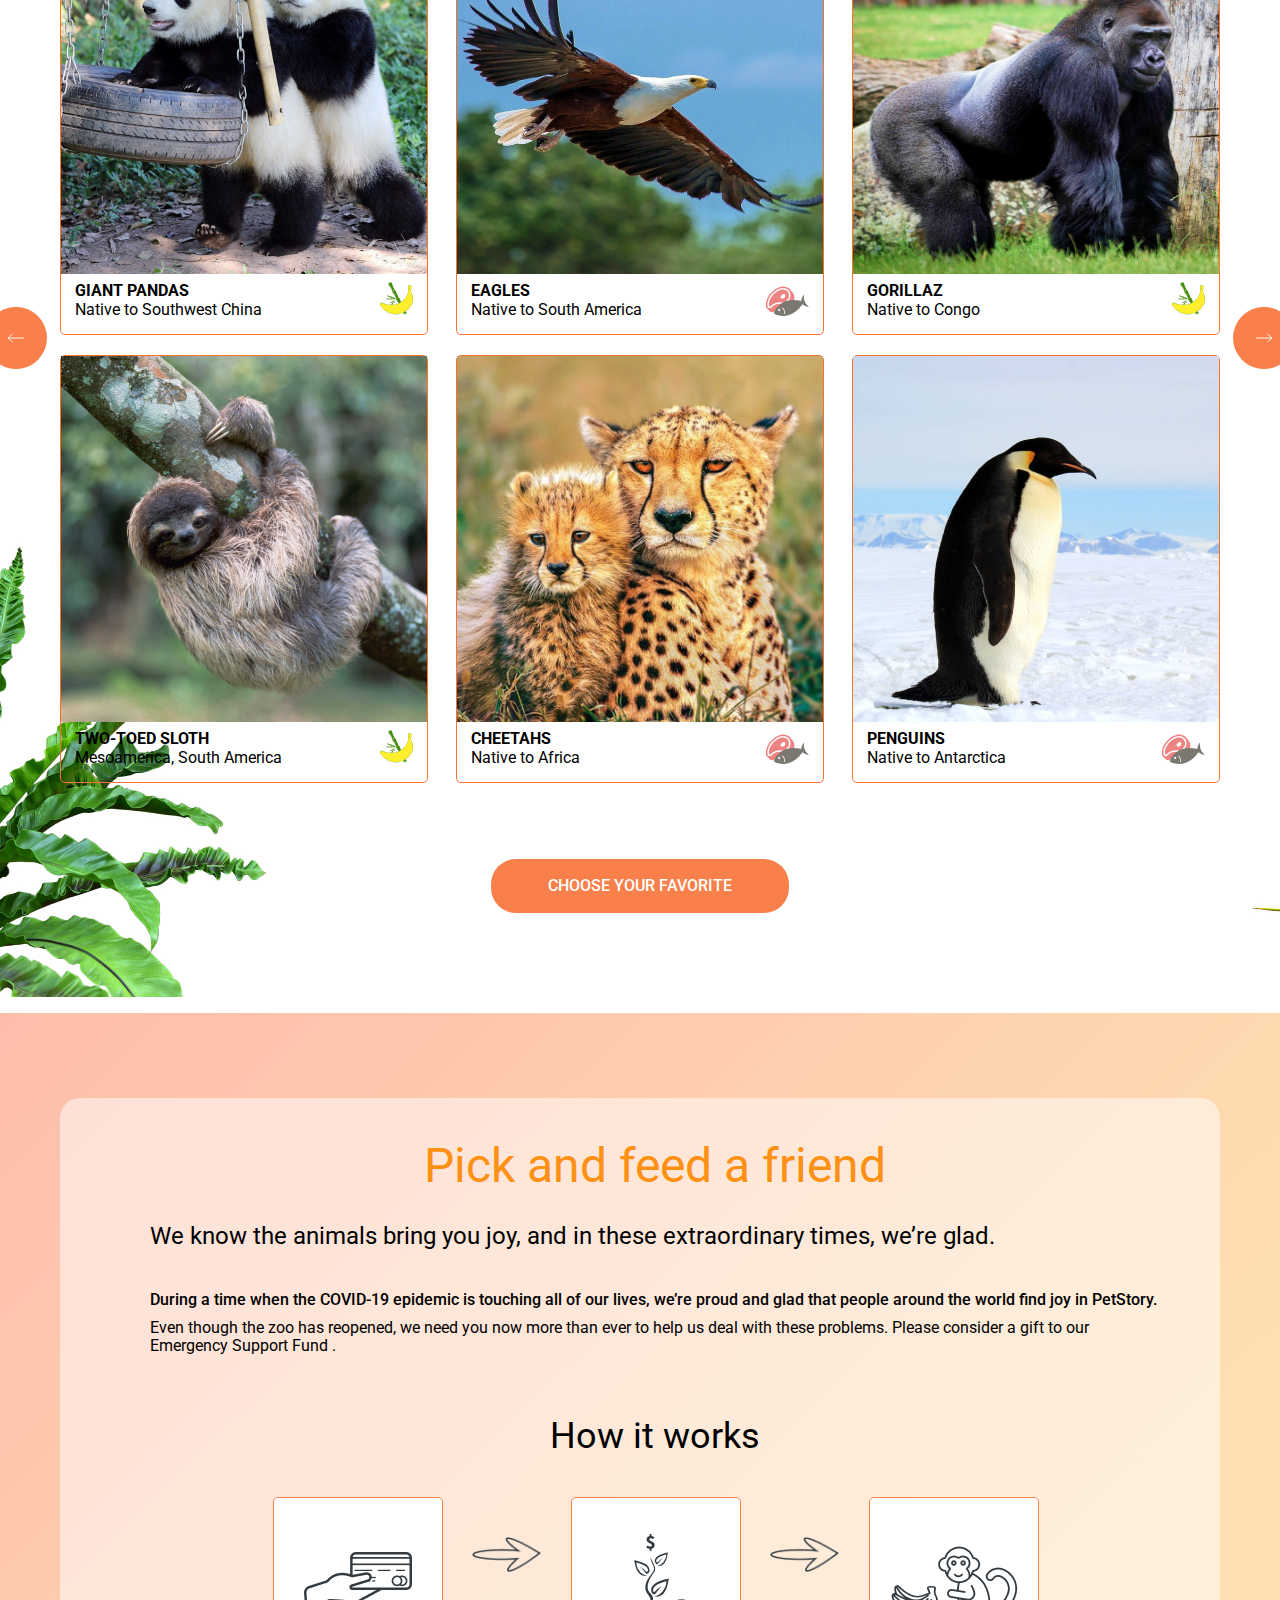
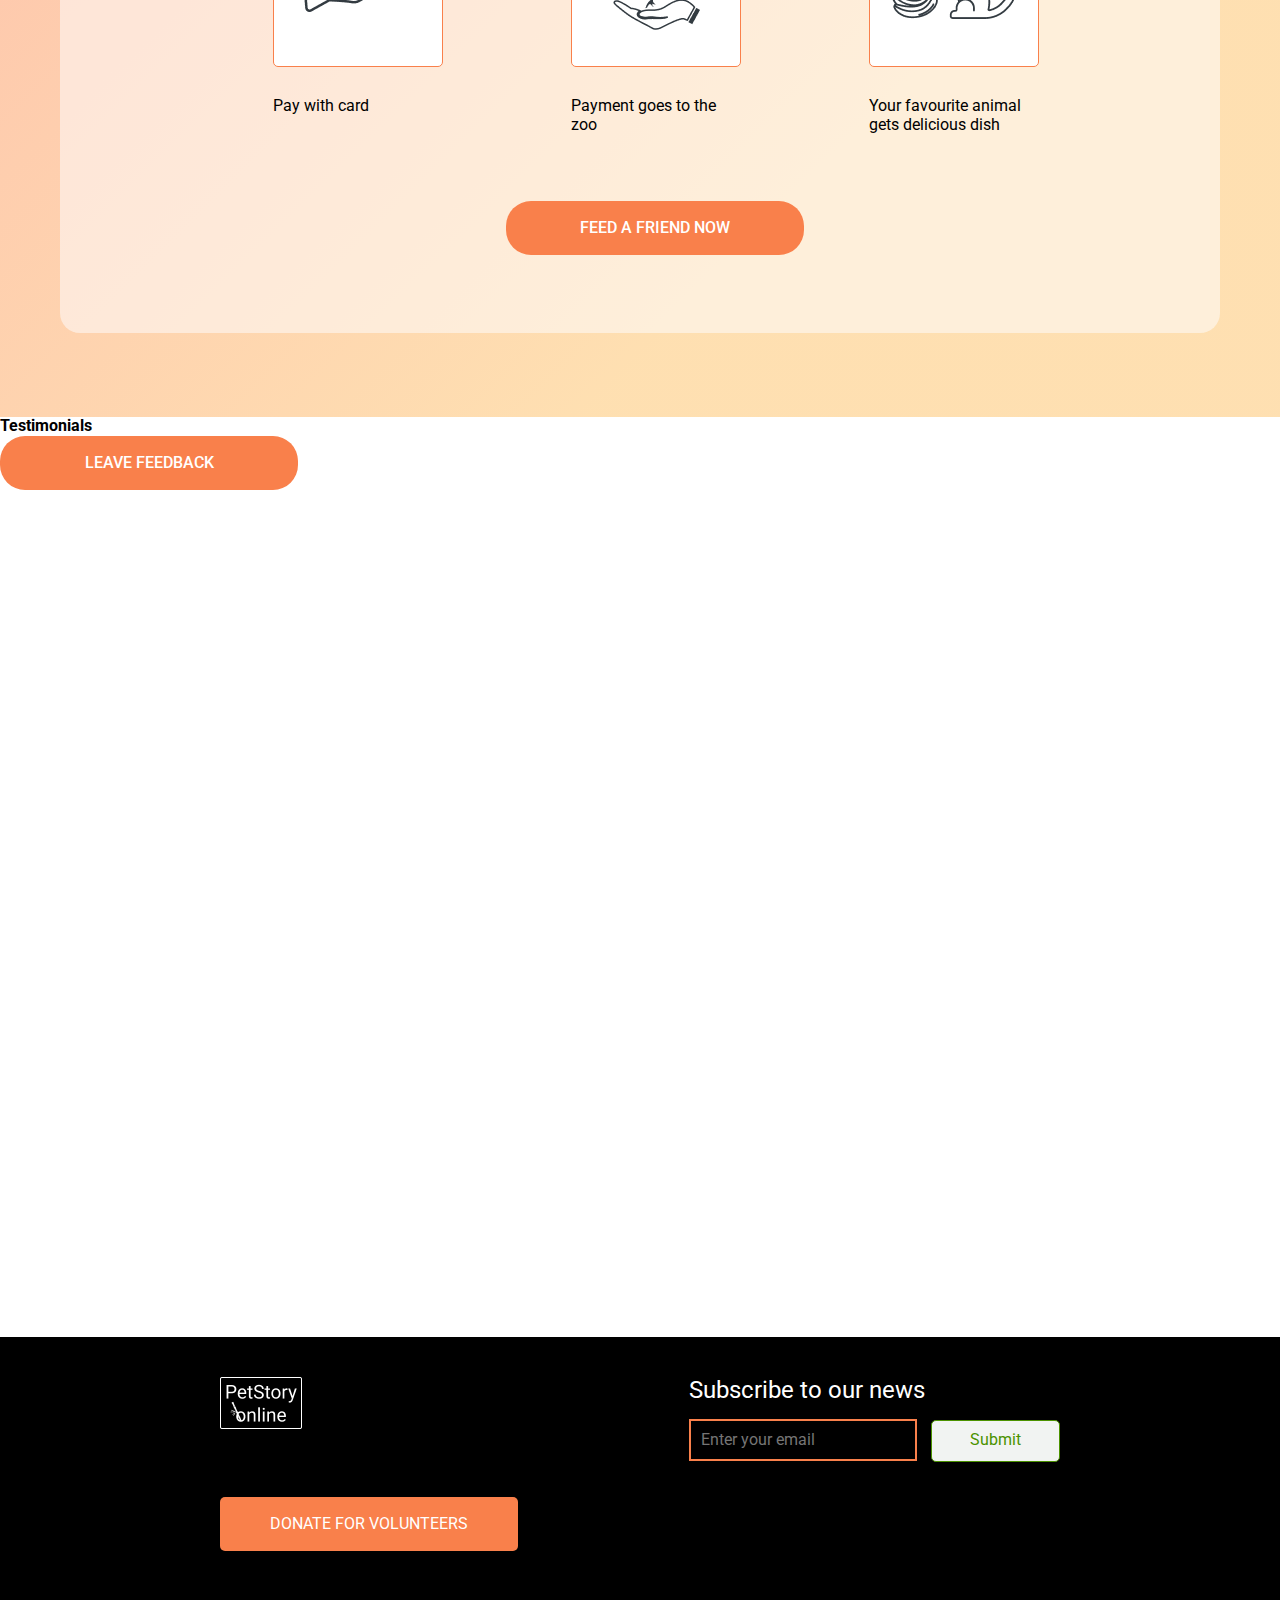
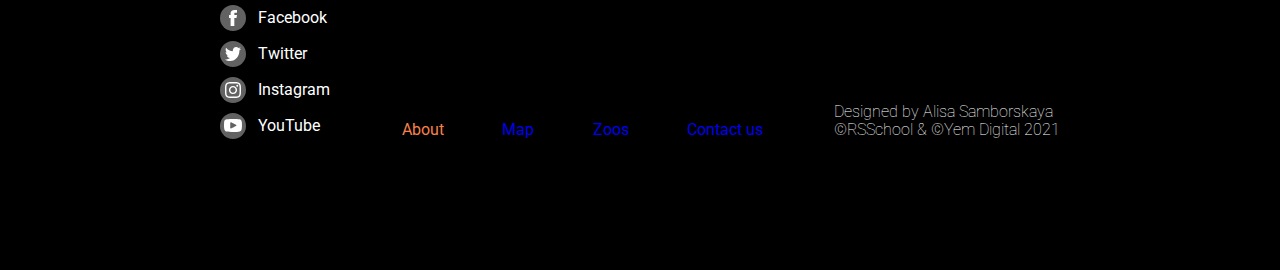
==== commit 7e416876: "feat: start adaptive layout; get rid of fixed width" ====
--- a/pages/main/index.html
+++ b/pages/main/index.html
@@ -1,229 +1,323 @@
 <!DOCTYPE html>
 <html lang="en">
-<head>
-    <meta charset="UTF-8">
-    <meta http-equiv="X-UA-Compatible" content="IE=edge">
-    <meta name="viewport" content="width=device-width, initial-scale=1.0">
-    <link rel="stylesheet" href="style.css">
-    <link rel="stylesheet" href="../../assets/styles/normalize.css">
-    <title>Document</title>
-</head>
-<body>
-    <header>
-        <a href="#"><img class="logo" src="../../assets/images/logo_footer.png" alt="pet story logo"></a>
+  <head>
+    <meta charset="UTF-8" />
+    <meta http-equiv="X-UA-Compatible" content="IE=edge" />
+    <meta name="viewport" content="width=device-width, initial-scale=1.0" />
+    <link rel="stylesheet" href="style.css" />
+    <link rel="stylesheet" href="../../assets/styles/normalize.css" />
+    <title>Online zoo</title>
+  </head>
+  <body>
+    <div class="wrapper">
+      <header>
+        <a href="#"
+          ><img
+            class="logo"
+            src="../../assets/images/logo_footer.png"
+            alt="pet story logo"
+        /></a>
         <nav class="nav-header">
-            <ul class="header-nav-list">
-                <li class="highlighted"><a href="#" >About</a></li>
-                <li><a href="#">Map</a></li>
-                <li><a href="#">Zoos</a></li>
-                <li><a href="#">Donate</a></li>
-                <li><a href="#">Contact us</a></li>
-            </ul>
+          <ul class="header-nav-list">
+            <li class="highlighted"><a href="#">About</a></li>
+            <li><a href="#">Map</a></li>
+            <li><a href="#">Zoos</a></li>
+            <li><a href="../donate/index.html">Donate</a></li>
+            <li><a href="#">Contact us</a></li>
+          </ul>
         </nav>
-        <a href="https://www.figma.com/file/jfEFwkXVj1WRq7sUHDr8os/PetStory-online"><div class="copyright">Designed by ©</div></a>
-    </header>
-
-    <div class="panda-panel">
+        <a
+          href="https://www.figma.com/file/jfEFwkXVj1WRq7sUHDr8os/PetStory-online"
+          ><div class="copyright">Designed by ©</div></a
+        >
+      </header>
+
+      <div class="panda-panel">
         <div class="orange-circle-image">
-            <img src="../../assets/images/panda-panel-orange-circle-with-words.png" alt="text: watch your favorite animal online">
-        </div>
-        <button class="standard-button watch-online-button">watch online</button>
-    </div>
-
-    <div class="choose-your-favorite-panel">
+          <img
+            src="../../assets/images/panda-panel-orange-circle-with-words.png"
+            alt="text: watch your favorite animal online"
+          />
+        </div>
+        <button class="standard-button watch-online-button">
+          watch online
+        </button>
+      </div>
+
+      <div class="choose-your-favorite-panel">
         <div class="picture-and-text">
-            <div>
-                <img src="../../assets/images/bamboo-cap.jpg" alt="a man in bamboo cap">
-            </div>
-            <div class="text-aside-bamboo-cap-man">
-                <h2>The Backstage of the Wilderness World.</h2>
-                <p>The site was founded on the basis of a volunteer movement to protect and care for animals.</p>
-                <h3>How it works </h3>
-                <p>The main goal is to help the animals, as well as the nature reserves and zoos where they are kept. We are currently working on video projects targeting pandas in China, eagles on an island near Los Angeles, alligators in Florida and gorillas in the Congo. These have a total of more than 1,500 mammals and reptiles.</p>
-            </div>
+          <div>
+            <img
+              src="../../assets/images/bamboo-cap.jpg"
+              alt="a man in bamboo cap"
+            />
+          </div>
+          <div class="text-aside-bamboo-cap-man">
+            <h2>The Backstage of the Wilderness World.</h2>
+            <p>
+              The site was founded on the basis of a volunteer movement to
+              protect and care for animals.
+            </p>
+            <h3>How it works</h3>
+            <p>
+              The main goal is to help the animals, as well as the nature
+              reserves and zoos where they are kept. We are currently working on
+              video projects targeting pandas in China, eagles on an island near
+              Los Angeles, alligators in Florida and gorillas in the Congo.
+              These have a total of more than 1,500 mammals and reptiles.
+            </p>
+          </div>
         </div>
         <div class="animal-cards">
-            <div class="animal-card">
-                <img src="../../assets/images/two-pandas.jpg" alt="two pandas">
-                <div class="under-the-image">
-                    <div class="animal-card-description">
-                        <h4 class="animal-name">GIANT PANDAS</h4>
-                        <p class="animal-about">Native to Southwest China</p>
-                    </div>
-                    <div class="food-icon">
-                        <img src="../../assets/icons/banana-bamboo_icon.png" alt="banana and bamboo food">
-                    </div>
-                </div>
-            </div>
-
-            <div class="animal-card">
-                <img src="../../assets/images/eagle-card.png" alt="eagle">
-                <div class="under-the-image">
-                    <div class="animal-card-description">
-                        <h4 class="animal-name">EAGLES</h4>
-                        <p class="animal-about">Native to South America</p>
-                    </div>
-                    <div class="food-icon">
-                        <img src="../../assets/icons/meet-fish_icon.png" alt="meet and fish food">
-                    </div>
-                </div>
-            </div>
-
-            <div class="animal-card">
-                <img src="../../assets/images/gorilla-card.jpg" alt="gorilla">
-                <div class="under-the-image">
-                    <div class="animal-card-description">
-                        <h4 class="animal-name">GORILLAZ</h4>
-                        <p class="animal-about">Native to Congo</p> 
-                    </div>
-                    <div class="food-icon">
-                        <img src="../../assets/icons/banana-bamboo_icon.png" alt="banana and bamboo food">
-                    </div>
-                </div>
-            </div>
-
-            <div class="animal-card">
-                <img src="../../assets/images/sloth-card.jpg" alt="sloth">
-                <div class="under-the-image">
-                    <div class="animal-card-description">
-                        <h4 class="animal-name">TWO-TOED SLOTH</h4>
-                        <p class="animal-about">Mesoamerica, South America</p>
-                    </div>
-                    <div class="food-icon">
-                        <img src="../../assets/icons/banana-bamboo_icon.png" alt="banana and bamboo food">
-                    </div>
-                </div>
-            </div>
-
-
-            <div class="animal-card">
-                <img src="../../assets/images/cheetahs-card.jpg" alt="cheetah">
-                <div class="under-the-image">
-                    <div class="animal-card-description">
-                        <h4 class="animal-name">CHEETAHS</h4>
-                        <p class="animal-about">Native to Africa</p>
-                    </div>
-                    <div class="food-icon">
-                        <img src="../../assets/icons/meet-fish_icon.png" alt="meet and fish food">
-                    </div>
-                </div>
-            </div>
-
-            <div class="animal-card">
-                <img src="../../assets/images/penguins-card.jpg" alt="penguin">
-                <div class="under-the-image">
-                    <div class="animal-card-description">
-                        <h4 class="animal-name">PENGUINS</h4>
-                        <p class="animal-about">Native to Antarctica</p>
-                    </div>
-                    <div class="food-icon">
-                        <img src="../../assets/icons/meet-fish_icon.png" alt="meet and fish food">
-                    </div>
-                </div>
-            </div>
-
-            <button class="round-button arrow-left">
-                <img src="../../assets/images/arrow-left.svg">
-            </button>
-            <button class="round-button arrow-right">
-                <img src="../../assets/images/arrow-right.svg">
-            </button>
+          <div class="animal-card">
+            <img src="../../assets/images/two-pandas.jpg" alt="two pandas" />
+            <div class="under-the-image">
+              <div class="animal-card-description">
+                <h4 class="animal-name">GIANT PANDAS</h4>
+                <p class="animal-about">Native to Southwest China</p>
+              </div>
+              <div class="food-icon">
+                <img
+                  src="../../assets/icons/banana-bamboo_icon.png"
+                  alt="banana and bamboo food"
+                />
+              </div>
+            </div>
+          </div>
+
+          <div class="animal-card">
+            <img src="../../assets/images/eagle-card.png" alt="eagle" />
+            <div class="under-the-image">
+              <div class="animal-card-description">
+                <h4 class="animal-name">EAGLES</h4>
+                <p class="animal-about">Native to South America</p>
+              </div>
+              <div class="food-icon">
+                <img
+                  src="../../assets/icons/meet-fish_icon.png"
+                  alt="meet and fish food"
+                />
+              </div>
+            </div>
+          </div>
+
+          <div class="animal-card">
+            <img src="../../assets/images/gorilla-card.jpg" alt="gorilla" />
+            <div class="under-the-image">
+              <div class="animal-card-description">
+                <h4 class="animal-name">GORILLAZ</h4>
+                <p class="animal-about">Native to Congo</p>
+              </div>
+              <div class="food-icon">
+                <img
+                  src="../../assets/icons/banana-bamboo_icon.png"
+                  alt="banana and bamboo food"
+                />
+              </div>
+            </div>
+          </div>
+
+          <div class="animal-card">
+            <img src="../../assets/images/sloth-card.jpg" alt="sloth" />
+            <div class="under-the-image">
+              <div class="animal-card-description">
+                <h4 class="animal-name">TWO-TOED SLOTH</h4>
+                <p class="animal-about">Mesoamerica, South America</p>
+              </div>
+              <div class="food-icon">
+                <img
+                  src="../../assets/icons/banana-bamboo_icon.png"
+                  alt="banana and bamboo food"
+                />
+              </div>
+            </div>
+          </div>
+
+          <div class="animal-card">
+            <img src="../../assets/images/cheetahs-card.jpg" alt="cheetah" />
+            <div class="under-the-image">
+              <div class="animal-card-description">
+                <h4 class="animal-name">CHEETAHS</h4>
+                <p class="animal-about">Native to Africa</p>
+              </div>
+              <div class="food-icon">
+                <img
+                  src="../../assets/icons/meet-fish_icon.png"
+                  alt="meet and fish food"
+                />
+              </div>
+            </div>
+          </div>
+
+          <div class="animal-card">
+            <img src="../../assets/images/penguins-card.jpg" alt="penguin" />
+            <div class="under-the-image">
+              <div class="animal-card-description">
+                <h4 class="animal-name">PENGUINS</h4>
+                <p class="animal-about">Native to Antarctica</p>
+              </div>
+              <div class="food-icon">
+                <img
+                  src="../../assets/icons/meet-fish_icon.png"
+                  alt="meet and fish food"
+                />
+              </div>
+            </div>
+          </div>
+
+          <button class="round-button arrow-left">
+            <img src="../../assets/images/arrow-left.svg" />
+          </button>
+          <button class="round-button arrow-right">
+            <img src="../../assets/images/arrow-right.svg" />
+          </button>
         </div>
         <button class="standard-button">CHOOSE YOUR FAVORITE</button>
-    </div>
-
-    <div class="pick-and-feed-panel">
+      </div>
+
+      <div class="pick-and-feed-panel">
         <div class="pick-and-feed-central-container">
-            <div class="block-3-title">Pick and feed a friend</div>
-            <div class="block-3-description">
-                <p class="block-3-subtitle">We know the animals bring you joy, and in these extraordinary times, we’re glad.</p>
-                <p class="small-text-bold">During a time when the COVID-19 epidemic is touching all of our lives, we’re proud and glad that people around the world find joy in PetStory.</p>
-                <p class="small-text">Even though the zoo has reopened, we need you now more than ever to help us deal with these problems. Please consider a gift to our Emergency Support Fund . </p>
-            </div>
-            <div class="block-3-how-it-works-title">How it works</div>
-
-            <div class="how-it-works-sequence">
-                <div class="sequence-card">
-                    <div class="sequence-card-image">
-                        <img src="../../assets/images/pay.png" alt="hand with credit card">
-                    </div>
-                    <p>Pay with card</p>
-                </div>
-                <img class="sequence-arrow" src="../../assets/images/sequence-arrow.png">
-                <div class="sequence-card">
-                    <div class="sequence-card-image">
-                        <img src="../../assets/images/zoo.png" alt="hand with a plant">
-                    </div>
-                    <p>Payment goes to the zoo</p>
-                </div>
-                <img class="sequence-arrow" src="../../assets/images/sequence-arrow.png">
-                <div class="sequence-card">
-                    <div class="sequence-card-image">
-                        <img src="../../assets/images/monkey.png" alt="image of monkey with banana">
-                    </div>
-                    <p>Your favourite animal gets delicious dish</p>
-                </div>
-            </div>
-            <button class="standard-button">FEED A FRIEND NOW</button>
-        </div>
-    </div>
-
-    <div class="testimonials-panel">
+          <div class="block-3-title">Pick and feed a friend</div>
+          <div class="block-3-description">
+            <p class="block-3-subtitle">
+              We know the animals bring you joy, and in these extraordinary
+              times, we’re glad.
+            </p>
+            <p class="small-text-bold">
+              During a time when the COVID-19 epidemic is touching all of our
+              lives, we’re proud and glad that people around the world find joy
+              in PetStory.
+            </p>
+            <p class="small-text">
+              Even though the zoo has reopened, we need you now more than ever
+              to help us deal with these problems. Please consider a gift to our
+              Emergency Support Fund .
+            </p>
+          </div>
+          <div class="block-3-how-it-works-title">How it works</div>
+
+          <div class="how-it-works-sequence">
+            <div class="sequence-card">
+              <div class="sequence-card-image">
+                <img
+                  src="../../assets/images/pay.png"
+                  alt="hand with credit card"
+                />
+              </div>
+              <p>Pay with card</p>
+            </div>
+            <img
+              class="sequence-arrow"
+              src="../../assets/images/sequence-arrow.png"
+            />
+            <div class="sequence-card">
+              <div class="sequence-card-image">
+                <img
+                  src="../../assets/images/zoo.png"
+                  alt="hand with a plant"
+                />
+              </div>
+              <p>Payment goes to the zoo</p>
+            </div>
+            <img
+              class="sequence-arrow"
+              src="../../assets/images/sequence-arrow.png"
+            />
+            <div class="sequence-card">
+              <div class="sequence-card-image">
+                <img
+                  src="../../assets/images/monkey.png"
+                  alt="image of monkey with banana"
+                />
+              </div>
+              <p>Your favourite animal gets delicious dish</p>
+            </div>
+          </div>
+          <button class="standard-button">FEED A FRIEND NOW</button>
+        </div>
+      </div>
+
+      <div class="testimonials-panel">
         <h4 class="testimonials-title">Testimonials</h4>
         <div class="testimonial-cards"></div>
         <button class="standard-button">LEAVE FEEDBACK</button>
+      </div>
+
+      <footer>
+        <div class="footer-upper-part">
+          <div class="logo-and-button">
+            <img
+              class="logo-footer"
+              src="../../assets/images/logo_footer.png"
+              alt="pet story logo"
+            />
+            <button class="rectangular-button">DONATE FOR VOLUNTEERS</button>
+          </div>
+          <div class="subscribe-block">
+            <div class="subscribe-subtitle">Subscribe to our news</div>
+            <div>
+              <input
+                class="subscribe-input"
+                type="text"
+                placeholder="Enter your email"
+              />
+              <button class="subscribe-button">Submit</button>
+            </div>
+          </div>
+        </div>
+
+        <div class="footer-lower-part">
+          <div class="socials">
+            <div class="socials-icon-name-container">
+              <img
+                class="social-icon"
+                src="../../assets/icons/fb-icon.svg"
+                alt="facebook icon"
+              />
+              <div>Facebook</div>
+            </div>
+            <div class="socials-icon-name-container">
+              <img
+                class="social-icon"
+                src="../../assets/icons/twitter-icon.svg"
+                alt="twitter icon"
+              />
+              <div>Twitter</div>
+            </div>
+            <div class="socials-icon-name-container">
+              <img
+                class="social-icon"
+                src="../../assets/icons/instagram-icon.svg"
+                alt="instagram icon"
+              />
+              <p>Instagram</p>
+            </div>
+            <div class="socials-icon-name-container">
+              <img
+                class="social-icon"
+                src="../../assets/icons/youtube-icon.svg"
+                alt="youtube icon"
+              />
+              <p>YouTube</p>
+            </div>
+          </div>
+          <div class="footer-navigation">
+            <nav class="nav-footer">
+              <ul class="footer-nav-list">
+                <li class="highlighted"><a href="#">About</a></li>
+                <li><a href="#">Map</a></li>
+                <li><a href="#">Zoos</a></li>
+                <li><a href="#">Contact us</a></li>
+              </ul>
+            </nav>
+          </div>
+          <div class="designed-by">
+            <p>Designed by Alisa Samborskaya</p>
+            <p>©RSSchool & ©Yem Digital 2021</p>
+          </div>
+        </div>
+      </footer>
     </div>
-
-    <footer>
-        <div class="footer-upper-part">
-            <div class="logo-and-button">
-                <img class="logo-footer" src="../../assets/images/logo_footer.png" alt="pet story logo">
-                <button class="rectangular-button">DONATE FOR VOLUNTEERS</button>
-            </div>
-            <div class="subscribe-block">
-                <div class="subscribe-subtitle">Subscribe to our news</div>
-                <div>
-                    <input class="subscribe-input" type="text" placeholder="Enter your email">
-                    <button class="subscribe-button">Submit</button>
-                </div>
-            </div>
-        </div>
-
-        <div class="footer-lower-part">
-            <div class="socials">
-                <div class="socials-icon-name-container">
-                    <img class="social-icon" src="../../assets/icons/fb-icon.svg" alt="facebook icon">
-                    <div>Facebook</div>
-                </div>
-                <div class="socials-icon-name-container">
-                    <img class="social-icon" src="../../assets/icons/twitter-icon.svg" alt="twitter icon">
-                    <div>Twitter</div>
-                </div>
-                <div class="socials-icon-name-container">
-                    <img class="social-icon" src="../../assets/icons/instagram-icon.svg" alt="instagram icon">
-                    <p>Instagram</p>
-                </div>
-                <div class="socials-icon-name-container">
-                    <img class="social-icon" src="../../assets/icons/youtube-icon.svg" alt="youtube icon">
-                    <p>YouTube</p>
-                </div>
-            </div>
-            <div class="footer-navigation">
-                <nav class="nav-footer">
-                    <ul class="footer-nav-list">
-                        <li class="highlighted"><a href="#">About</a></li>
-                        <li><a href="#">Map</a></li>
-                        <li><a href="#">Zoos</a></li>
-                        <li><a href="#">Contact us</a></li>
-                    </ul>
-                </nav>
-            </div>
-            <div class="designed-by">
-                <p>Designed by Alisa Samborskaya</p>
-                <p>©RSSchool & ©Yem Digital 2021</p>
-            </div>
-        </div>
-    </footer>
     <script src="script.js"></script>
-</body>
-</html>+  </body>
+</html>
--- a/pages/main/style.css
+++ b/pages/main/style.css
@@ -1,391 +1,401 @@
-@import url('https://fonts.googleapis.com/css2?family=Roboto:wght@100;300;400;500&display=swap');
+@import url("https://fonts.googleapis.com/css2?family=Roboto:wght@100;300;400;500&display=swap");
 
 body {
-    width: 1600px;
-    font-family: Roboto;
-}
-
-
-h1,h2,h3,h4,p {
-    margin: 0;
+  /* width: 1600px; */
+  font-family: Roboto;
+}
+
+h1,
+h2,
+h3,
+h4,
+p {
+  margin: 0;
 }
 
 a {
-    text-decoration: none;
+  text-decoration: none;
+}
+a:visited {
+  text-decoration: none;
+  color: inherit;
 }
 a:hover {
-    text-decoration: none;
-}
-a:visited {
-    text-decoration: none;
-    color: inherit;
+  text-decoration: none;
+  color: #f9804b;
 }
 a:active {
-    text-decoration: none;
-    color:#F9804B;
+  text-decoration: none;
+  color: #f9804b;
 }
 
 ul {
-    display: block;
-    list-style-type: none;
-    margin-block-start: 0;
-    margin-block-end: 0;
-    margin-inline-start: 0px;
-    margin-inline-end: 0px;
-    padding-inline-start: 0;
-}
-
+  display: block;
+  list-style-type: none;
+  margin-block-start: 0;
+  margin-block-end: 0;
+  margin-inline-start: 0px;
+  margin-inline-end: 0px;
+  padding-inline-start: 0;
+}
+
+.wrapper {
+  width: 100%;
+}
 
 header {
-    background-color: black;
-    padding: 0 220px;
-    display: flex;
-    justify-content: space-between;
-    align-items: center;
-    color: white;
-    height: 80px;
-
+  background-color: black;
+  padding: 0 220px;
+  display: flex;
+  justify-content: space-between;
+  align-items: center;
+  color: white;
+  height: 80px;
 }
 
 .logo {
-    width: 82px;
-    height: 52px;
+  width: 82px;
+  height: 52px;
 }
 
 .nav-header {
-    margin-left: 63px;
-    color: white;
-    width: 100%;
+  margin-left: 63px;
+  color: white;
+  width: 100%;
 }
 
 .header-nav-list {
-    display: flex;
-    justify-content: space-between;
+  display: flex;
+  justify-content: space-between;
 }
 .footer-nav-list {
-    display: flex;
-    justify-content: space-between;
-}
-
-.highlighted > a{
-    color: #F9804B;
+  display: flex;
+  justify-content: space-between;
+}
+
+.highlighted > a {
+  color: #f9804b;
 }
 
 .copyright {
-    margin-left: 438px;
-    width: 105px;
-    height: 22px;
+  /* margin-left: 438px; */
+  width: 105px;
+  height: 22px;
 }
 
 .panda-panel {
-    height: 700px;
-    background-image: url(../../assets/images/giant-panda.jpg);
-    padding-right: 220px;
-    display: flex;
-    flex-direction: column;
-    align-items: flex-end;
+  height: 700px;
+  background-image: url(../../assets/images/giant-panda.jpg);
+  background-size: cover;
+  background-repeat: no-repeat;
+  padding-right: 220px;
+  display: flex;
+  flex-direction: column;
+  align-items: flex-end;
 }
 
 .orange-circle-image {
-    width: 574px;
-    height: 474px;
-    margin-bottom: 60px;
+  width: 574px;
+  height: 474px;
+  margin-bottom: 60px;
 }
 
 .standard-button {
-    cursor: pointer;
-    background-color: #F9804B;
-    border: none;
-    border-radius: 25px;
-    color: white;
-    font-size: 16px;
-    font-weight: 500;
-    width: 298px;
-    height: 54px;
+  cursor: pointer;
+  background-color: #f9804b;
+  border: none;
+  border-radius: 25px;
+  color: white;
+  font-size: 16px;
+  font-weight: 500;
+  width: 298px;
+  height: 54px;
 }
 
 .standard-button:hover {
-    background-color: #E47209;
+  background-color: #e47209;
 }
 
 .standard-button:active {
-    background-color: #4B9200;
-}
-
+  background-color: #4b9200;
+}
 
 .watch-online-button {
-    margin-right: 100px;
-}
-
+  margin-right: 100px;
+}
 
 /* second block - choose your favorite*/
 
-
-
 .choose-your-favorite-panel {
-    display: flex;
-    flex-direction: column;
-    align-items: center;
-    box-sizing: border-box;
-    background-image: url(../../assets/images/flowers-background.jpg);
-    padding: 140px 220px 100px 220px;
-    /* height: 1817px; */
+  display: flex;
+  flex-direction: column;
+  align-items: center;
+  box-sizing: border-box;
+  background-image: url(../../assets/images/flowers-background.jpg);
+  padding: 140px 220px 100px 220px;
+  /* height: 1817px; */
 }
 
 .picture-and-text {
-    width: 100%;
-    display: flex;
-    margin-bottom: 180px;
-    justify-content: space-between;
+  width: 100%;
+  display: flex;
+  margin-bottom: 180px;
+  justify-content: space-between;
 }
 
 .text-aside-bamboo-cap-man {
-    display: flex;
-    flex-direction: column;
-    width: 465px;
+  display: flex;
+  flex-direction: column;
+  width: 465px;
 }
 
 .animal-cards {
-    position: relative;
-    width: 1160px;
-    height: 872px;
-    display: flex;
-    flex-wrap: wrap;
-    justify-content: space-between;
-    margin-bottom: 80px;
+  position: relative;
+  width: 1160px;
+  height: 872px;
+  display: flex;
+  flex-wrap: wrap;
+  justify-content: space-between;
+  margin-bottom: 80px;
 }
 
 .animal-card {
-    width: 366px;
-    height: 426px;
-    display: flex;
-    flex-direction: column;
-    border: 1px solid #FA6F32;
-    border-radius: 5px;
-    margin-bottom: 20px;
+  width: 366px;
+  height: 426px;
+  display: flex;
+  flex-direction: column;
+  border: 1px solid #fa6f32;
+  border-radius: 5px;
+  margin-bottom: 20px;
 }
 
 .under-the-image {
-    padding: 8px 14px;
-    display: flex;
-    justify-content: space-between;
+  padding: 8px 14px;
+  display: flex;
+  justify-content: space-between;
 }
 
 .round-button {
-    border-radius: 50%;
-    border: none;
-    width: 62px;
-    height: 62px;
-    background-color: #F9804B;
-    position: absolute;
-    cursor: pointer;
+  border-radius: 50%;
+  border: none;
+  width: 62px;
+  height: 62px;
+  background-color: #f9804b;
+  position: absolute;
+  cursor: pointer;
 }
 
 .round-button:active {
-    background-color: #4B9200;
+  background-color: #4b9200;
 }
 
 .arrow-left {
-    top: 400px;
-    left: -75px;
+  top: 400px;
+  left: -75px;
 }
 
 .arrow-right {
-    top: 400px;
-    right: -75px;
-}
-
+  top: 400px;
+  right: -75px;
+}
 
 /* third block - pick-and-feed-panel */
 
-
 .pick-and-feed-panel {
-    display: flex;
-    justify-content: center;
-    align-items: center;
-    height: 1004px;
-    background: linear-gradient(315.75deg, rgba(254, 210, 144, 0.7) 30.06%, #FEBDAB 100.95%, rgba(254, 210, 144, 0.7) 106.36%);
+  display: flex;
+  justify-content: center;
+  align-items: center;
+  height: 1004px;
+  background: linear-gradient(
+    315.75deg,
+    rgba(254, 210, 144, 0.7) 30.06%,
+    #febdab 100.95%,
+    rgba(254, 210, 144, 0.7) 106.36%
+  );
 }
 
 .pick-and-feed-central-container {
-    width: 1160px;
-    height: 835px;
-    background: rgba(253, 253, 255, 0.52);
-    border-radius: 20px;
-    padding: 40px 60px 60px 90px;
-    box-sizing: border-box;
-    display: flex;
-    flex-direction: column;
-    align-items: center;
+  width: 1160px;
+  height: 835px;
+  background: rgba(253, 253, 255, 0.52);
+  border-radius: 20px;
+  padding: 40px 60px 60px 90px;
+  box-sizing: border-box;
+  display: flex;
+  flex-direction: column;
+  align-items: center;
 }
 
 .block-3-title {
-    font-size: 48px;
-    color: #FE9013;
-    width: fit-content;
-    margin: 0 auto;
-    margin-bottom: 30px;
-}
-
-.block-3-subtitle{
-    font-size: 24px;
-    margin-bottom: 40px;
+  font-size: 48px;
+  color: #fe9013;
+  width: fit-content;
+  margin: 0 auto;
+  margin-bottom: 30px;
+}
+
+.block-3-subtitle {
+  font-size: 24px;
+  margin-bottom: 40px;
 }
 
 .small-text-bold {
-    font-weight: 500;
-    font-size: 16px;
-    margin-bottom: 10px;
+  font-weight: 500;
+  font-size: 16px;
+  margin-bottom: 10px;
 }
 
 .small-text {
-    font-size: 16px;
+  font-size: 16px;
 }
 
 .block-3-how-it-works-title {
-    font-size: 36px;
-    width: fit-content;
-    margin: 60px auto 40px auto;
+  font-size: 36px;
+  width: fit-content;
+  margin: 60px auto 40px auto;
 }
 
 .how-it-works-sequence {
-    display: flex;
-    justify-content: space-between;
-    width: 764px;
-    margin-bottom: 60px;
+  display: flex;
+  justify-content: space-between;
+  width: 764px;
+  margin-bottom: 60px;
 }
 
 .sequence-card {
-    width: 168px;
-    height: 244px;
+  width: 168px;
+  height: 244px;
 }
 
 .sequence-card-image {
-    background-color: white;
-    width: 168px;
-    height: 168px;
-    display: flex;
-    justify-content: center;
-    align-items: center;
-    margin-bottom: 30px;
-    border: 1px solid #F9804B;
-    border-radius: 5px;
+  background-color: white;
+  width: 168px;
+  height: 168px;
+  display: flex;
+  justify-content: center;
+  align-items: center;
+  margin-bottom: 30px;
+  border: 1px solid #f9804b;
+  border-radius: 5px;
 }
 
 .sequence-arrow {
-    width: 69px;
-    height: 35px;
-    margin-top: 40px;
-}
-
-.testimonials-panel{
-    width: 100%;
-    height: 920px;
+  width: 69px;
+  height: 35px;
+  margin-top: 40px;
+}
+
+.testimonials-panel {
+  width: 100%;
+  height: 920px;
 }
 
 .rectangular-button {
-    width: 298px;
-    height: 54px;
-    border-radius: 5px;
-    border: none;
-    background-color: #F9804B;
-    color: white;
-    font-size: 16px;
+  width: 298px;
+  height: 54px;
+  border-radius: 5px;
+  border: none;
+  background-color: #f9804b;
+  color: white;
+  font-size: 16px;
 }
 .rectangular-button:hover {
-    background-color: #E47209;
+  background-color: #e47209;
 }
 .rectangular-button:active {
-    background-color: #4B9200;
-}
-
-
+  background-color: #4b9200;
+}
+
+/* FOOTER */
 
 footer {
-    height: 443px;
-    padding: 40px 220px 50px 220px;
-    background-color: black;
+  height: 443px;
+  padding: 40px 220px 50px 220px;
+  background-color: black;
 }
 
 .footer-upper-part {
-    display: flex;
-    justify-content: space-between;
-    margin-bottom: 44px;
+  display: flex;
+  justify-content: space-between;
+  margin-bottom: 44px;
 }
 
 .logo-and-button {
-    display: flex;
-    flex-direction: column;
+  display: flex;
+  flex-direction: column;
 }
 
 .subscribe-subtitle {
-    color: white;
-    font-size: 24px;
-    margin-bottom: 14px;
+  color: white;
+  font-size: 24px;
+  margin-bottom: 14px;
 }
 
 .subscribe-input {
-    width: 228px;
-    height: 42px;
-    background-color: black;
-    border: 2px solid #F9804B;
-    margin-right: 10px;
-    font-size: 16px;
-    padding: 10px;
-    box-sizing: border-box;
+  width: 228px;
+  height: 42px;
+  background-color: black;
+  border: 2px solid #f9804b;
+  margin-right: 10px;
+  font-size: 16px;
+  padding: 10px;
+  box-sizing: border-box;
 }
 
 .subscribe-button {
-    width: 129px;
-    height: 42px;
-    color: #4B9200;
-    font-size: 16px;
-    border-radius: 5px;
-    border: 1px solid #4B9200;
-    background-color: #F1F3F2;
+  width: 129px;
+  height: 42px;
+  color: #4b9200;
+  font-size: 16px;
+  border-radius: 5px;
+  border: 1px solid #4b9200;
+  background-color: #f1f3f2;
 }
 
 .footer-lower-part {
-    display: flex;
-    justify-content: space-between;
-    align-items: flex-end;
+  display: flex;
+  justify-content: space-between;
+  align-items: flex-end;
 }
 
 .socials {
-    display: flex;
-    flex-direction: column;
+  display: flex;
+  flex-direction: column;
 }
 .social-icon {
-    width: 26px;
-    height: 26px;
+  width: 26px;
+  height: 26px;
 }
 
 .socials-icon-name-container {
-    display: flex;
-    width: 111px;
-    color: white;
-    font-size: 16px;
-    margin-top: 10px;
-    align-items: center;
+  display: flex;
+  width: 111px;
+  color: white;
+  font-size: 16px;
+  margin-top: 10px;
+  align-items: center;
 }
 
 .social-icon {
-    margin-right: 12px;
+  margin-right: 12px;
 }
 
 .nav-footer {
-    width: 362px;
-    color:white;
+  width: 362px;
+  color: white;
 }
 
 .designed-by {
-    color: white;
-    font-weight: 100;
-    font-size: 16px;
+  color: white;
+  font-weight: 100;
+  font-size: 16px;
 }
 
 .logo-footer {
-    width: 82px;
-    height: 52px;
-    margin-bottom: 68px;
-}+  width: 82px;
+  height: 52px;
+  margin-bottom: 68px;
+}
+
+@media screen and (max-width: 1000px) {
+}
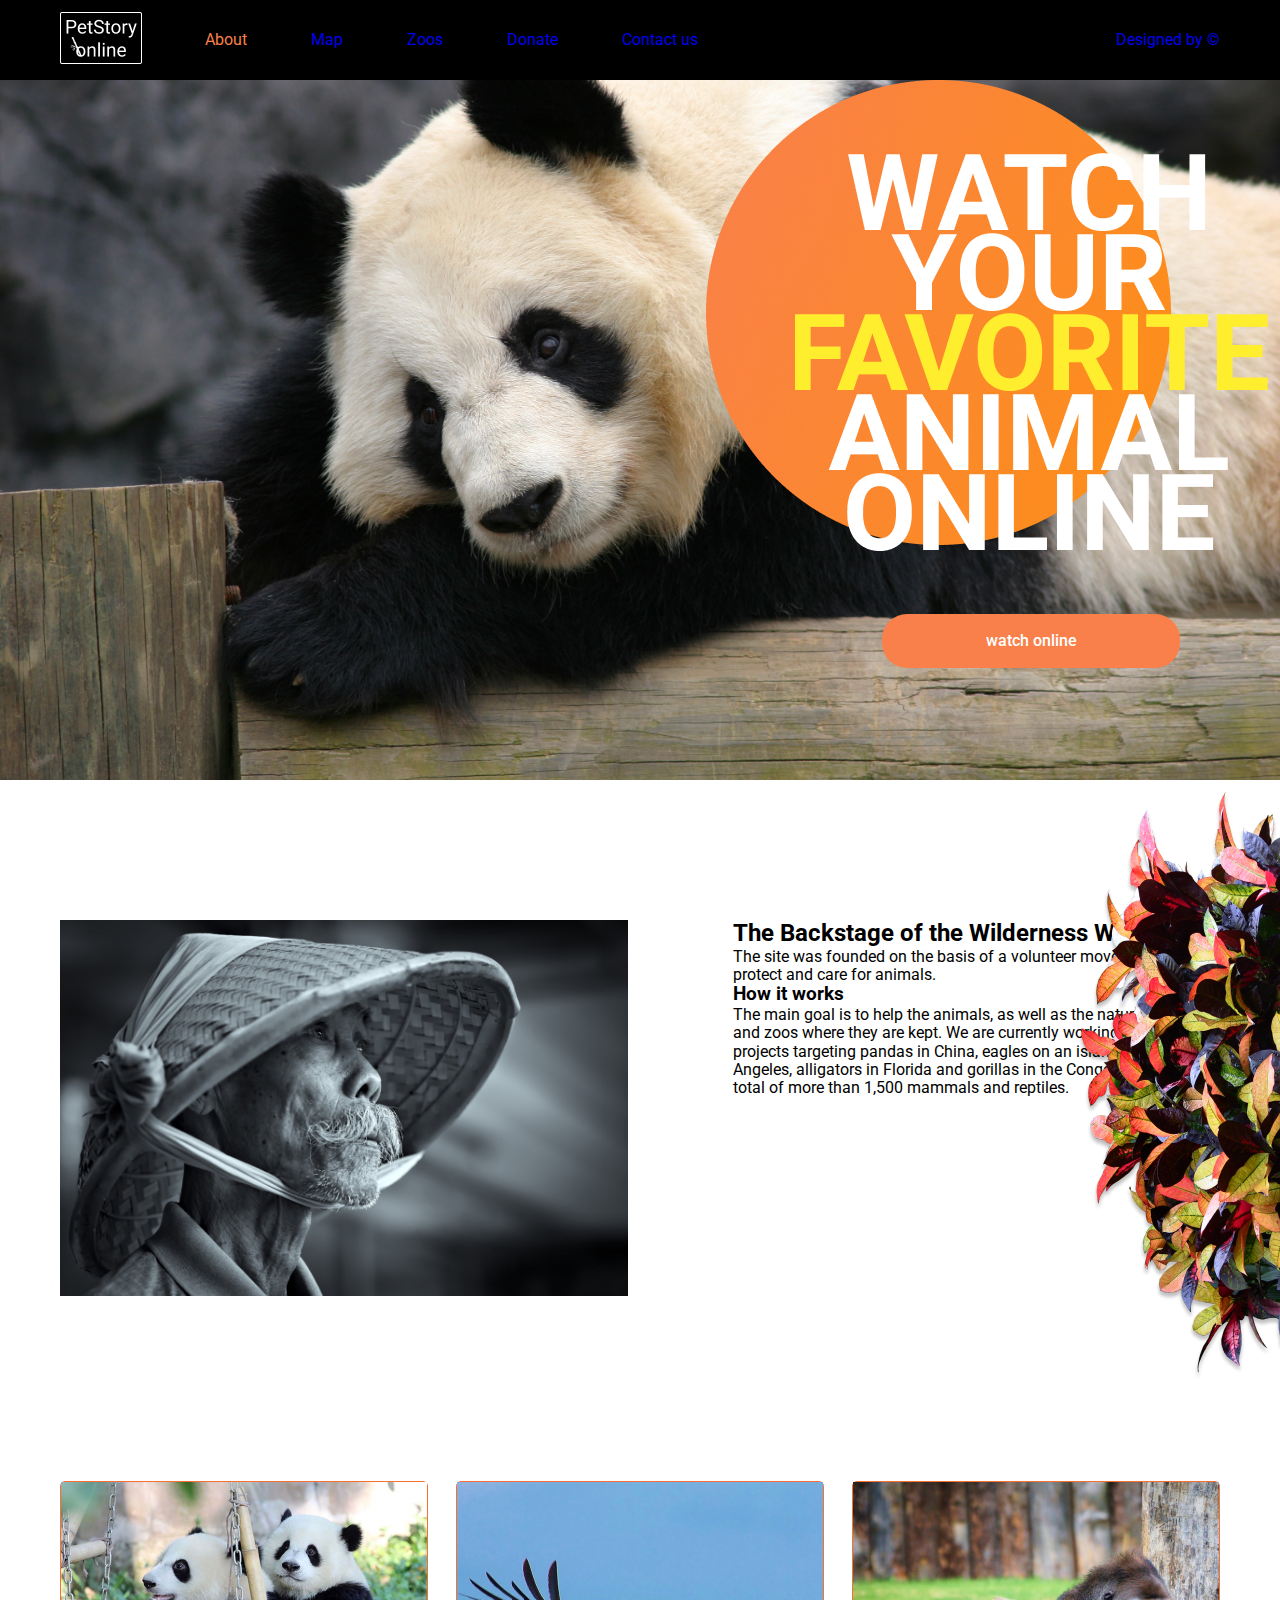
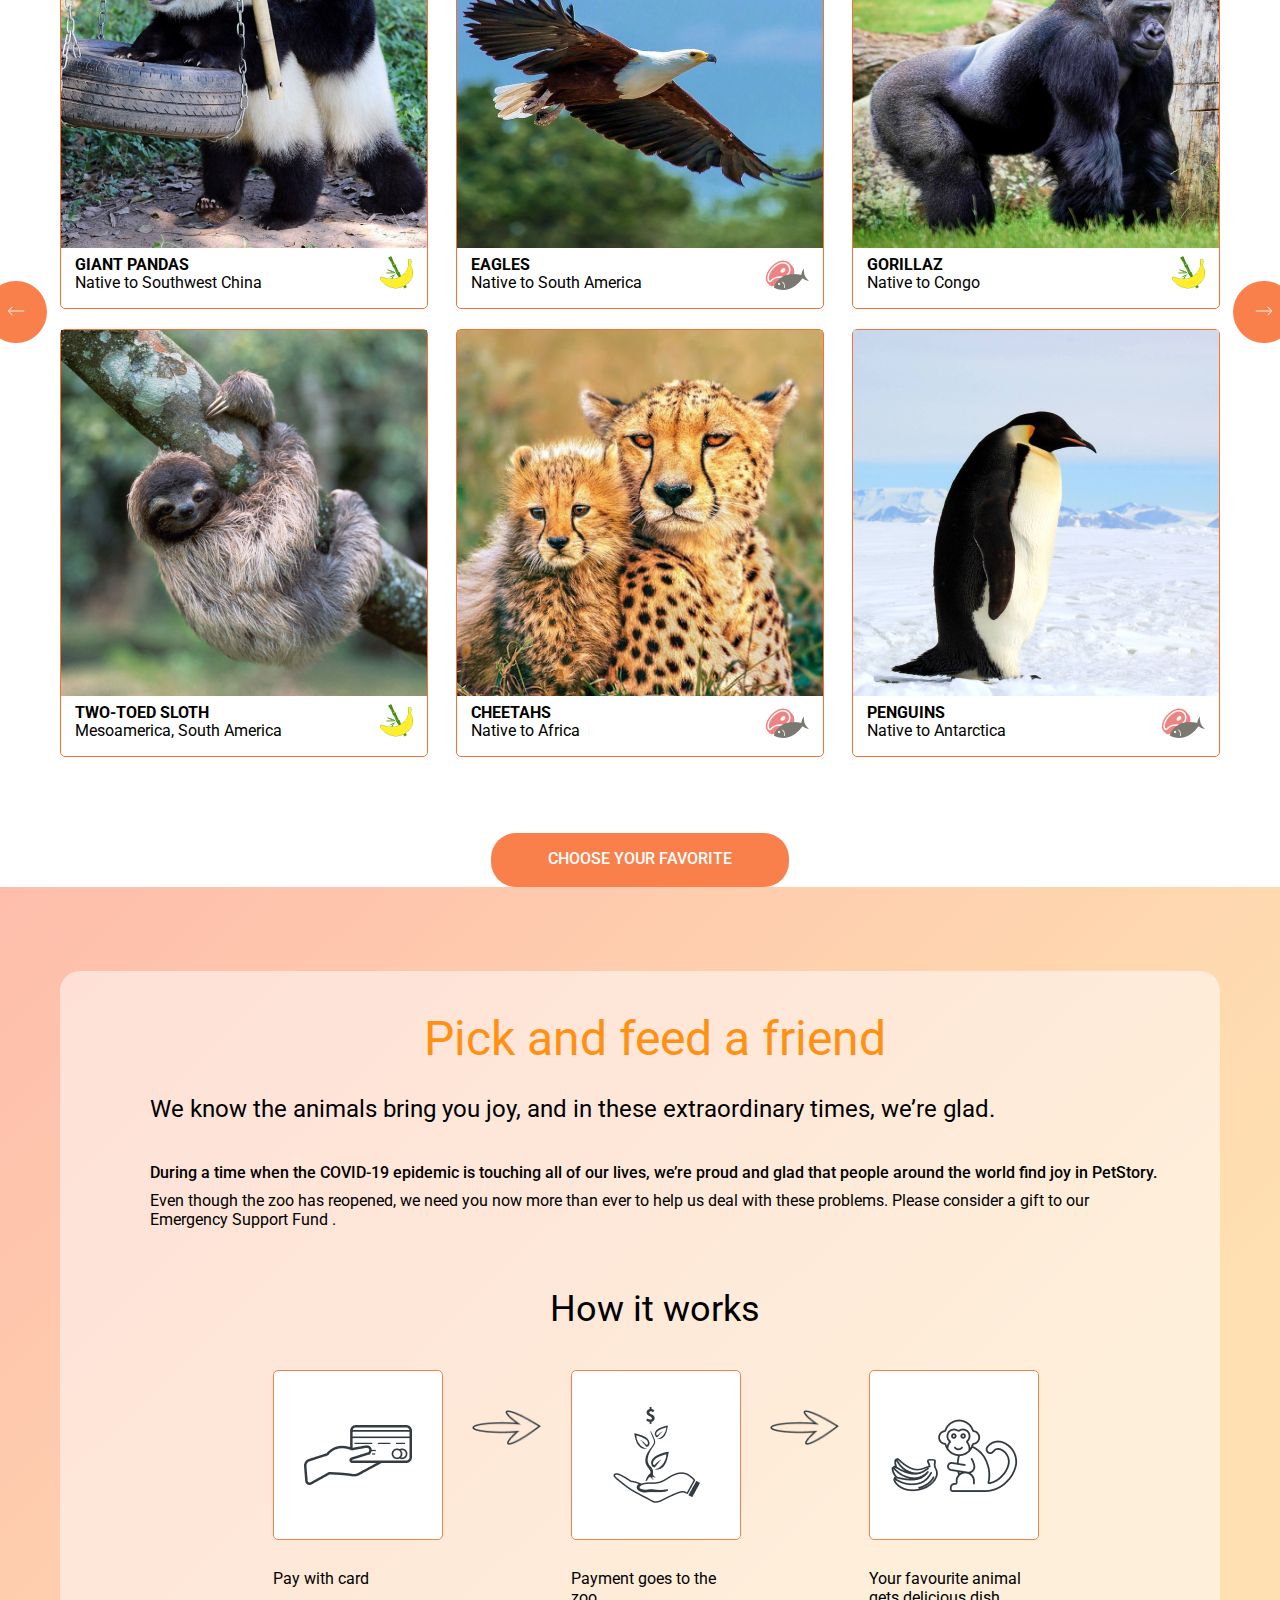
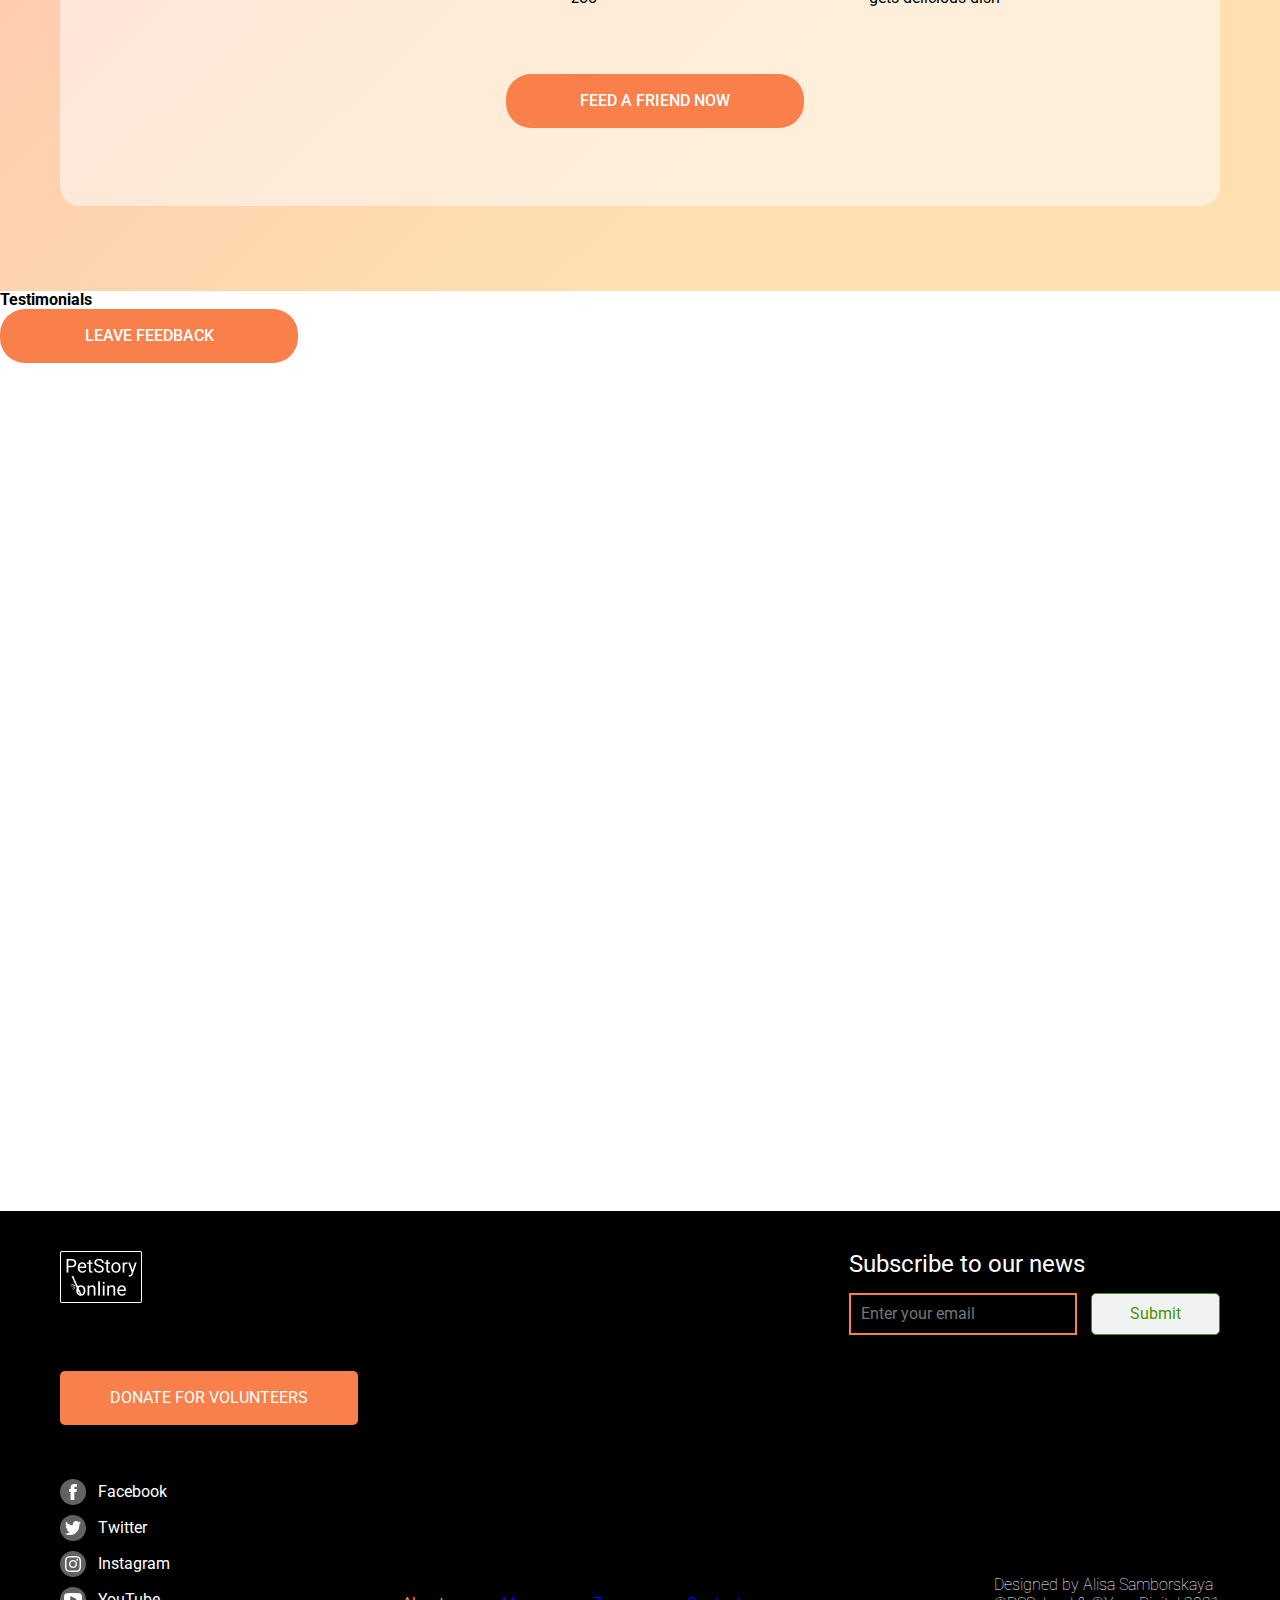
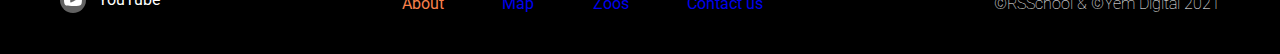
==== commit ba9220b3: "feat: continue with adaptive layout; changing widths" ====
--- a/pages/main/index.html
+++ b/pages/main/index.html
@@ -11,25 +11,29 @@
   <body>
     <div class="wrapper">
       <header>
-        <a href="#"
-          ><img
-            class="logo"
-            src="../../assets/images/logo_footer.png"
-            alt="pet story logo"
-        /></a>
-        <nav class="nav-header">
-          <ul class="header-nav-list">
-            <li class="highlighted"><a href="#">About</a></li>
-            <li><a href="#">Map</a></li>
-            <li><a href="#">Zoos</a></li>
-            <li><a href="../donate/index.html">Donate</a></li>
-            <li><a href="#">Contact us</a></li>
-          </ul>
-        </nav>
-        <a
-          href="https://www.figma.com/file/jfEFwkXVj1WRq7sUHDr8os/PetStory-online"
-          ><div class="copyright">Designed by ©</div></a
-        >
+        <div class="header-centered-container">
+          <div class="header-left-part">
+            <a href="#"
+              ><img
+                class="logo"
+                src="../../assets/images/logo_footer.png"
+                alt="pet story logo"
+            /></a>
+            <nav class="nav-header">
+              <ul class="header-nav-list">
+                <li class="highlighted"><a href="#">About</a></li>
+                <li><a href="#">Map</a></li>
+                <li><a href="#">Zoos</a></li>
+                <li><a href="../donate/index.html">Donate</a></li>
+                <li><a href="#">Contact us</a></li>
+              </ul>
+            </nav>
+          </div>
+          <a
+            href="https://www.figma.com/file/jfEFwkXVj1WRq7sUHDr8os/PetStory-online"
+            ><div class="copyright">Designed by ©</div></a
+          >
+        </div>
       </header>
 
       <div class="panda-panel">
@@ -45,8 +49,13 @@
       </div>
 
       <div class="choose-your-favorite-panel">
+        <img
+          class="bush-decoration"
+          src="../../assets/images/bush-decoration.png"
+          alt=""
+        />
         <div class="picture-and-text">
-          <div>
+          <div class="bamboo-hat-picture">
             <img
               src="../../assets/images/bamboo-cap.jpg"
               alt="a man in bamboo cap"
@@ -244,76 +253,78 @@
       </div>
 
       <footer>
-        <div class="footer-upper-part">
-          <div class="logo-and-button">
-            <img
-              class="logo-footer"
-              src="../../assets/images/logo_footer.png"
-              alt="pet story logo"
-            />
-            <button class="rectangular-button">DONATE FOR VOLUNTEERS</button>
-          </div>
-          <div class="subscribe-block">
-            <div class="subscribe-subtitle">Subscribe to our news</div>
-            <div>
-              <input
-                class="subscribe-input"
-                type="text"
-                placeholder="Enter your email"
+        <div class="footer-centered-container">
+          <div class="footer-upper-part">
+            <div class="logo-and-button">
+              <img
+                class="logo-footer"
+                src="../../assets/images/logo_footer.png"
+                alt="pet story logo"
               />
-              <button class="subscribe-button">Submit</button>
-            </div>
-          </div>
-        </div>
-
-        <div class="footer-lower-part">
-          <div class="socials">
-            <div class="socials-icon-name-container">
-              <img
-                class="social-icon"
-                src="../../assets/icons/fb-icon.svg"
-                alt="facebook icon"
-              />
-              <div>Facebook</div>
-            </div>
-            <div class="socials-icon-name-container">
-              <img
-                class="social-icon"
-                src="../../assets/icons/twitter-icon.svg"
-                alt="twitter icon"
-              />
-              <div>Twitter</div>
-            </div>
-            <div class="socials-icon-name-container">
-              <img
-                class="social-icon"
-                src="../../assets/icons/instagram-icon.svg"
-                alt="instagram icon"
-              />
-              <p>Instagram</p>
-            </div>
-            <div class="socials-icon-name-container">
-              <img
-                class="social-icon"
-                src="../../assets/icons/youtube-icon.svg"
-                alt="youtube icon"
-              />
-              <p>YouTube</p>
-            </div>
-          </div>
-          <div class="footer-navigation">
-            <nav class="nav-footer">
-              <ul class="footer-nav-list">
-                <li class="highlighted"><a href="#">About</a></li>
-                <li><a href="#">Map</a></li>
-                <li><a href="#">Zoos</a></li>
-                <li><a href="#">Contact us</a></li>
-              </ul>
-            </nav>
-          </div>
-          <div class="designed-by">
-            <p>Designed by Alisa Samborskaya</p>
-            <p>©RSSchool & ©Yem Digital 2021</p>
+              <button class="rectangular-button">DONATE FOR VOLUNTEERS</button>
+            </div>
+            <div class="subscribe-block">
+              <div class="subscribe-subtitle">Subscribe to our news</div>
+              <div>
+                <input
+                  class="subscribe-input"
+                  type="text"
+                  placeholder="Enter your email"
+                />
+                <button class="subscribe-button">Submit</button>
+              </div>
+            </div>
+          </div>
+
+          <div class="footer-lower-part">
+            <div class="socials">
+              <div class="socials-icon-name-container">
+                <img
+                  class="social-icon"
+                  src="../../assets/icons/fb-icon.svg"
+                  alt="facebook icon"
+                />
+                <div>Facebook</div>
+              </div>
+              <div class="socials-icon-name-container">
+                <img
+                  class="social-icon"
+                  src="../../assets/icons/twitter-icon.svg"
+                  alt="twitter icon"
+                />
+                <div>Twitter</div>
+              </div>
+              <div class="socials-icon-name-container">
+                <img
+                  class="social-icon"
+                  src="../../assets/icons/instagram-icon.svg"
+                  alt="instagram icon"
+                />
+                <p>Instagram</p>
+              </div>
+              <div class="socials-icon-name-container">
+                <img
+                  class="social-icon"
+                  src="../../assets/icons/youtube-icon.svg"
+                  alt="youtube icon"
+                />
+                <p>YouTube</p>
+              </div>
+            </div>
+            <div class="footer-navigation">
+              <nav class="nav-footer">
+                <ul class="footer-nav-list">
+                  <li class="highlighted"><a href="#">About</a></li>
+                  <li><a href="#">Map</a></li>
+                  <li><a href="#">Zoos</a></li>
+                  <li><a href="#">Contact us</a></li>
+                </ul>
+              </nav>
+            </div>
+            <div class="designed-by">
+              <p>Designed by Alisa Samborskaya</p>
+              <p>©RSSchool & ©Yem Digital 2021</p>
+            </div>
           </div>
         </div>
       </footer>
--- a/pages/main/style.css
+++ b/pages/main/style.css
@@ -41,16 +41,33 @@
 
 .wrapper {
   width: 100%;
+  display: flex;
+  flex-direction: column;
+  align-items: center;
 }
 
 header {
+  width: 100%;
   background-color: black;
-  padding: 0 220px;
-  display: flex;
-  justify-content: space-between;
-  align-items: center;
-  color: white;
+  /* padding: 0 220px; */
   height: 80px;
+  display: flex;
+  justify-content: center;
+}
+
+.header-centered-container {
+  display: flex;
+  justify-content: space-between;
+  align-items: center;
+  color: white;
+  max-width: 1160px;
+  width: 100%;
+}
+
+.header-left-part {
+  display: flex;
+  align-items: center;
+  width: 55%;
 }
 
 .logo {
@@ -79,16 +96,17 @@
 
 .copyright {
   /* margin-left: 438px; */
-  width: 105px;
-  height: 22px;
+  width: max-content;
 }
 
 .panda-panel {
   height: 700px;
+  width: 100%;
   background-image: url(../../assets/images/giant-panda.jpg);
   background-size: cover;
   background-repeat: no-repeat;
-  padding-right: 220px;
+  background-position-y: center;
+  /* padding-right: 220px; */
   display: flex;
   flex-direction: column;
   align-items: flex-end;
@@ -127,26 +145,43 @@
 /* second block - choose your favorite*/
 
 .choose-your-favorite-panel {
+  width: 100%;
   display: flex;
   flex-direction: column;
   align-items: center;
   box-sizing: border-box;
-  background-image: url(../../assets/images/flowers-background.jpg);
-  padding: 140px 220px 100px 220px;
+  /* background-image: url(../../assets/images/flowers-background.jpg); */
+  background-size: cover;
+  /* padding: 140px 220px 100px 220px; */
   /* height: 1817px; */
 }
 
 .picture-and-text {
-  width: 100%;
+  padding-top: 140px;
+  width: 100%;
+  max-width: 1160px;
   display: flex;
   margin-bottom: 180px;
   justify-content: space-between;
 }
 
+.bush-decoration {
+  position: absolute;
+  right: 0;
+}
+
+.bamboo-hat-picture {
+  width: 49%;
+}
+
+.bamboo-hat-picture > img {
+  width: 100%;
+}
+
 .text-aside-bamboo-cap-man {
   display: flex;
   flex-direction: column;
-  width: 465px;
+  width: 42%;
 }
 
 .animal-cards {
@@ -160,7 +195,7 @@
 }
 
 .animal-card {
-  width: 366px;
+  /* width: 366px; */
   height: 426px;
   display: flex;
   flex-direction: column;
@@ -202,6 +237,7 @@
 /* third block - pick-and-feed-panel */
 
 .pick-and-feed-panel {
+  width: 100%;
   display: flex;
   justify-content: center;
   align-items: center;
@@ -309,9 +345,17 @@
 /* FOOTER */
 
 footer {
+  width: 100%;
   height: 443px;
-  padding: 40px 220px 50px 220px;
   background-color: black;
+  display: flex;
+  justify-content: center;
+  align-items: center;
+}
+
+.footer-centered-container {
+  max-width: 1160px;
+  width: 100%;
 }
 
 .footer-upper-part {
@@ -398,4 +442,10 @@
 }
 
 @media screen and (max-width: 1000px) {
-}
+  .header-centered-container {
+    max-width: 940px;
+  }
+  .footer-centered-container {
+    max-width: 940px;
+  }
+}
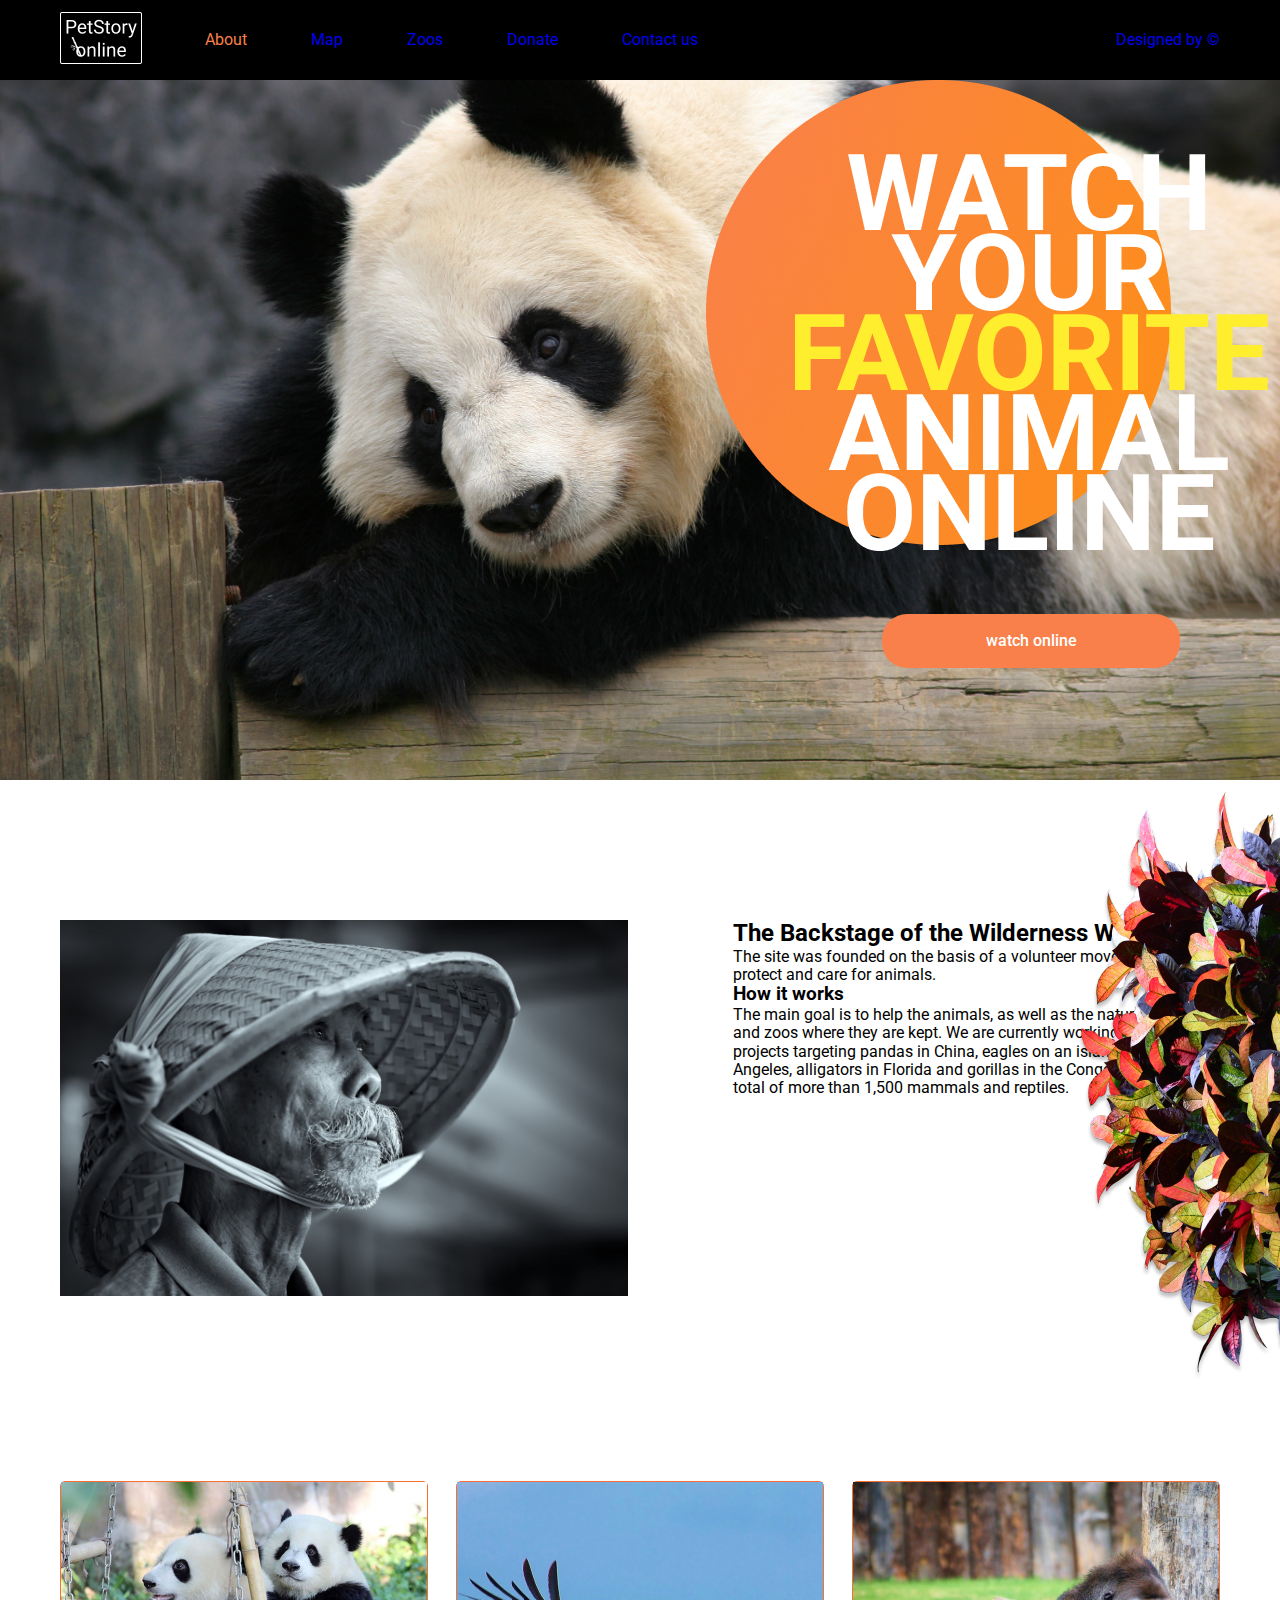
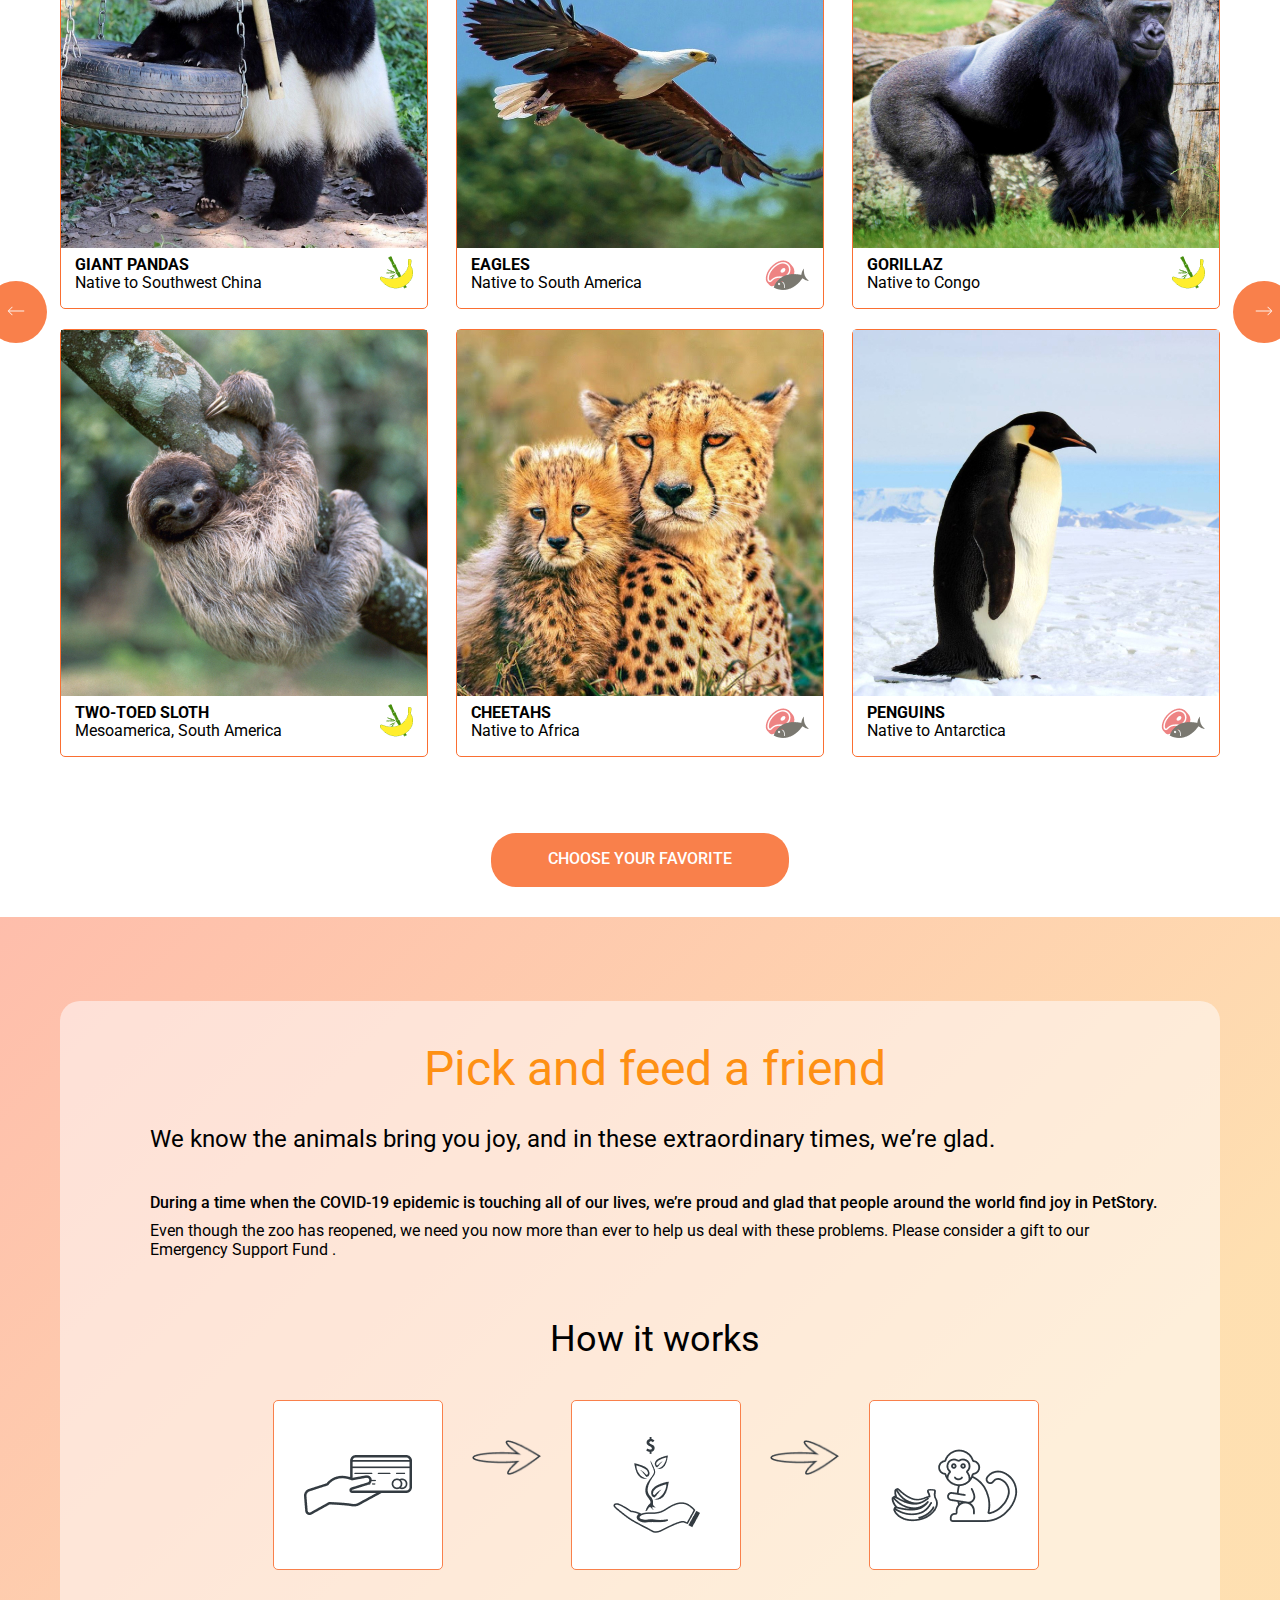
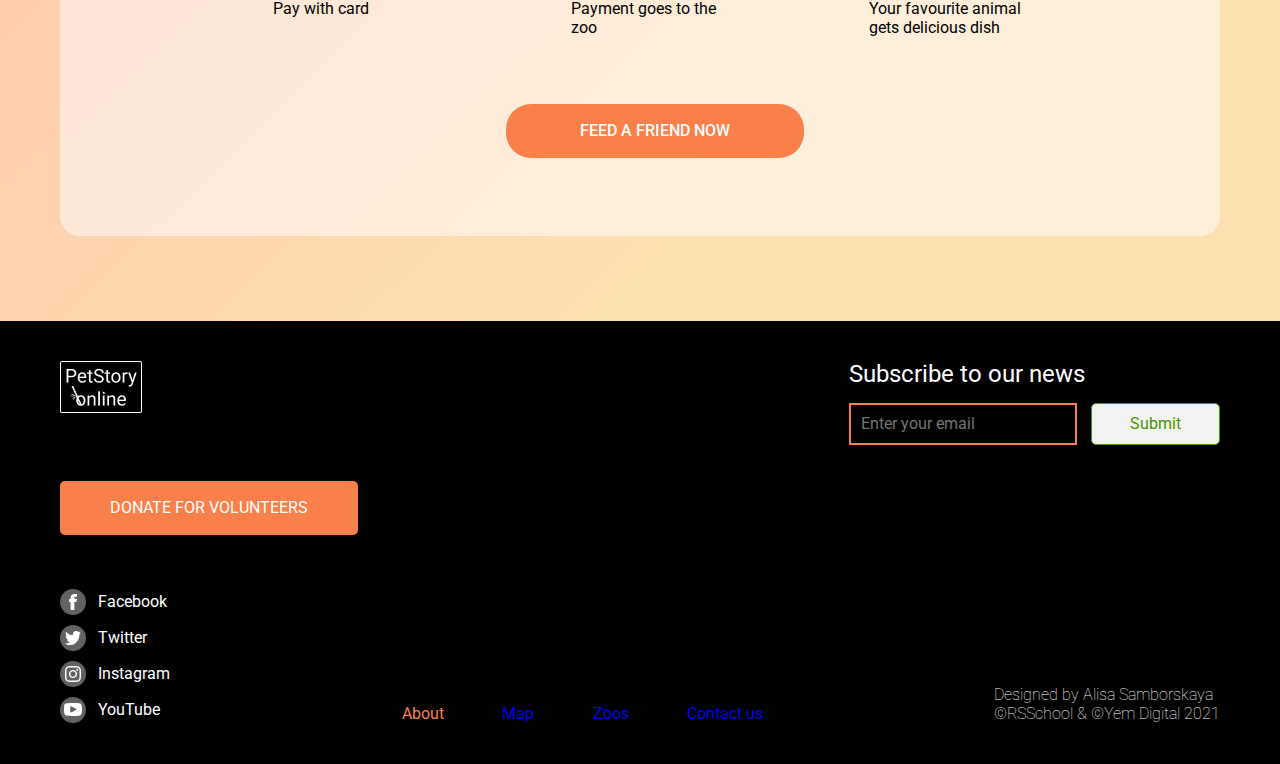
==== commit 634f6063: "fix: changa panda panel width" ====
--- a/pages/main/index.html
+++ b/pages/main/index.html
@@ -181,7 +181,9 @@
             <img src="../../assets/images/arrow-right.svg" />
           </button>
         </div>
-        <button class="standard-button">CHOOSE YOUR FAVORITE</button>
+        <button class="standard-button margin-bottom">
+          CHOOSE YOUR FAVORITE
+        </button>
       </div>
 
       <div class="pick-and-feed-panel">
@@ -244,12 +246,6 @@
           </div>
           <button class="standard-button">FEED A FRIEND NOW</button>
         </div>
-      </div>
-
-      <div class="testimonials-panel">
-        <h4 class="testimonials-title">Testimonials</h4>
-        <div class="testimonial-cards"></div>
-        <button class="standard-button">LEAVE FEEDBACK</button>
       </div>
 
       <footer>
@@ -261,7 +257,11 @@
                 src="../../assets/images/logo_footer.png"
                 alt="pet story logo"
               />
-              <button class="rectangular-button">DONATE FOR VOLUNTEERS</button>
+              <a href="../donate/index.html"
+                ><button class="rectangular-button">
+                  DONATE FOR VOLUNTEERS
+                </button></a
+              >
             </div>
             <div class="subscribe-block">
               <div class="subscribe-subtitle">Subscribe to our news</div>
--- a/pages/main/style.css
+++ b/pages/main/style.css
@@ -106,7 +106,6 @@
   background-size: cover;
   background-repeat: no-repeat;
   background-position-y: center;
-  /* padding-right: 220px; */
   display: flex;
   flex-direction: column;
   align-items: flex-end;
@@ -334,6 +333,10 @@
   background-color: #f9804b;
   color: white;
   font-size: 16px;
+  cursor: pointer;
+}
+.margin-bottom {
+  margin-bottom: 30px;
 }
 .rectangular-button:hover {
   background-color: #e47209;
